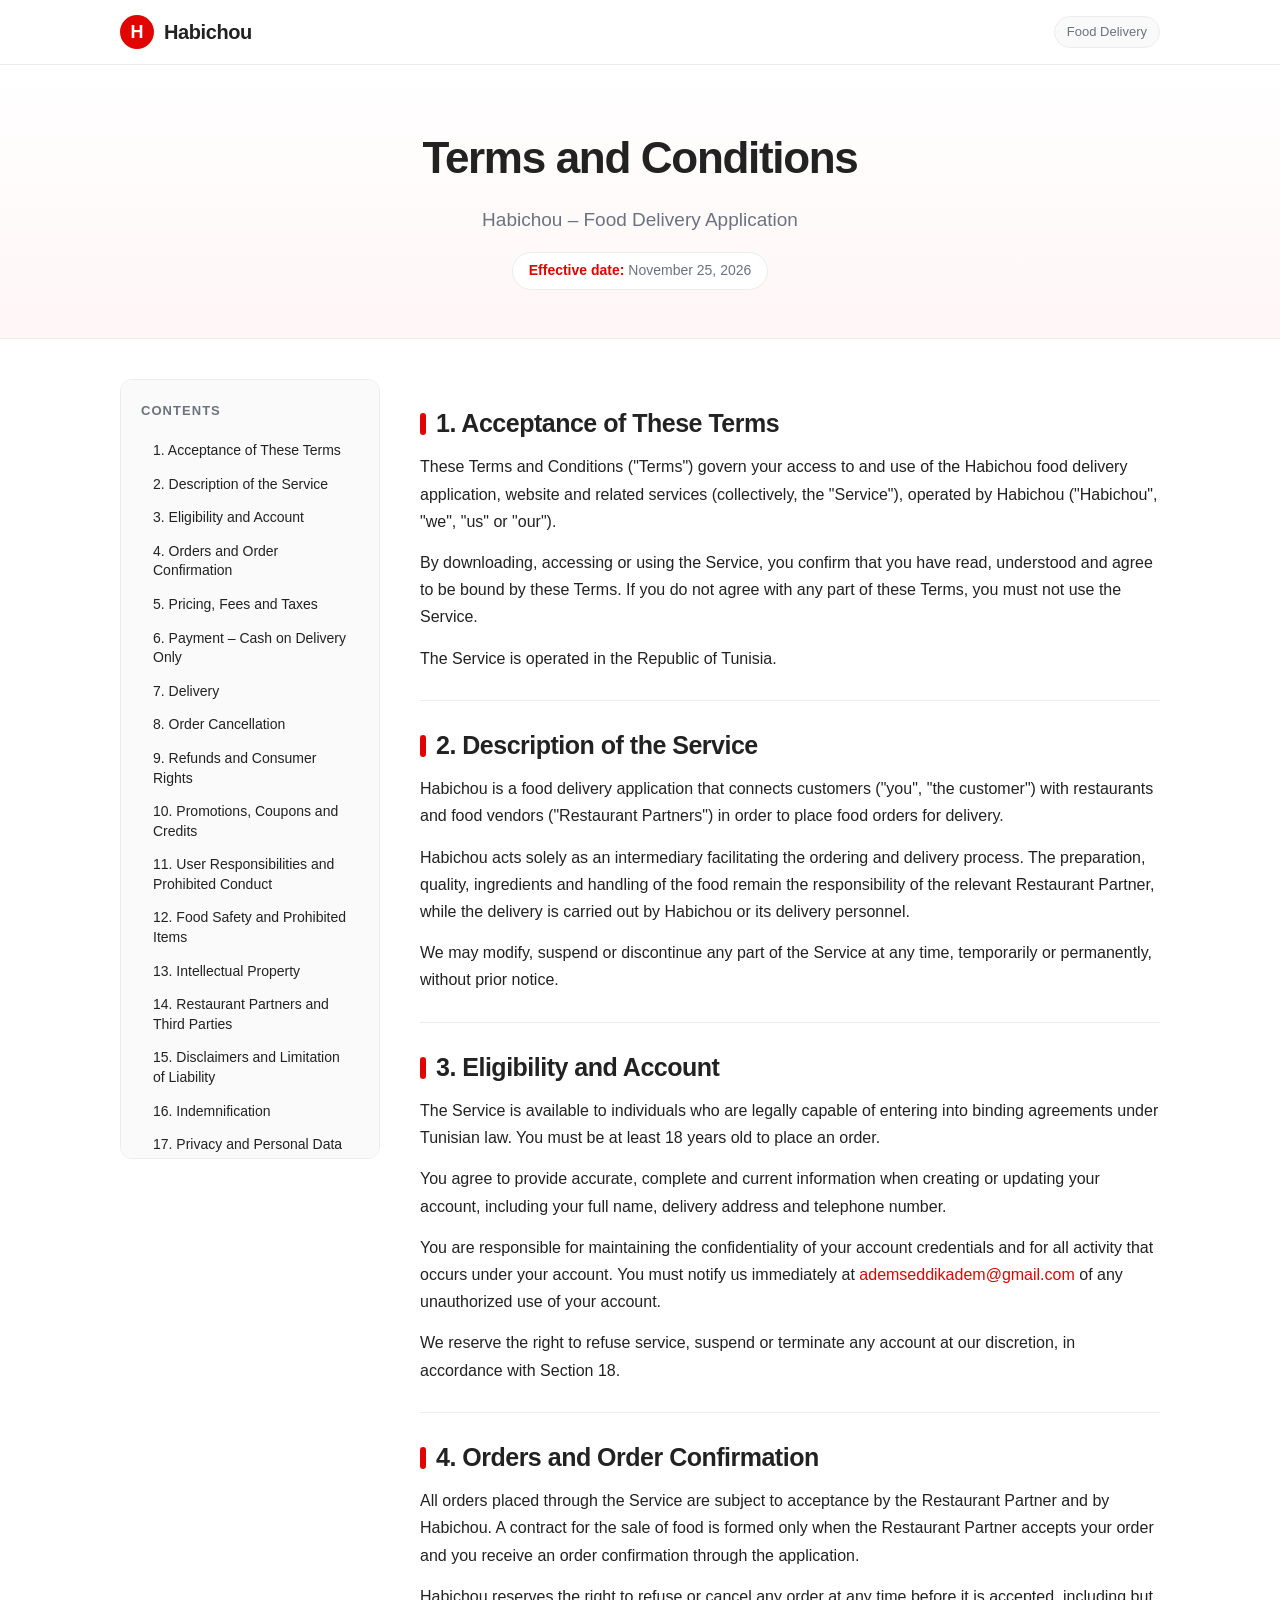
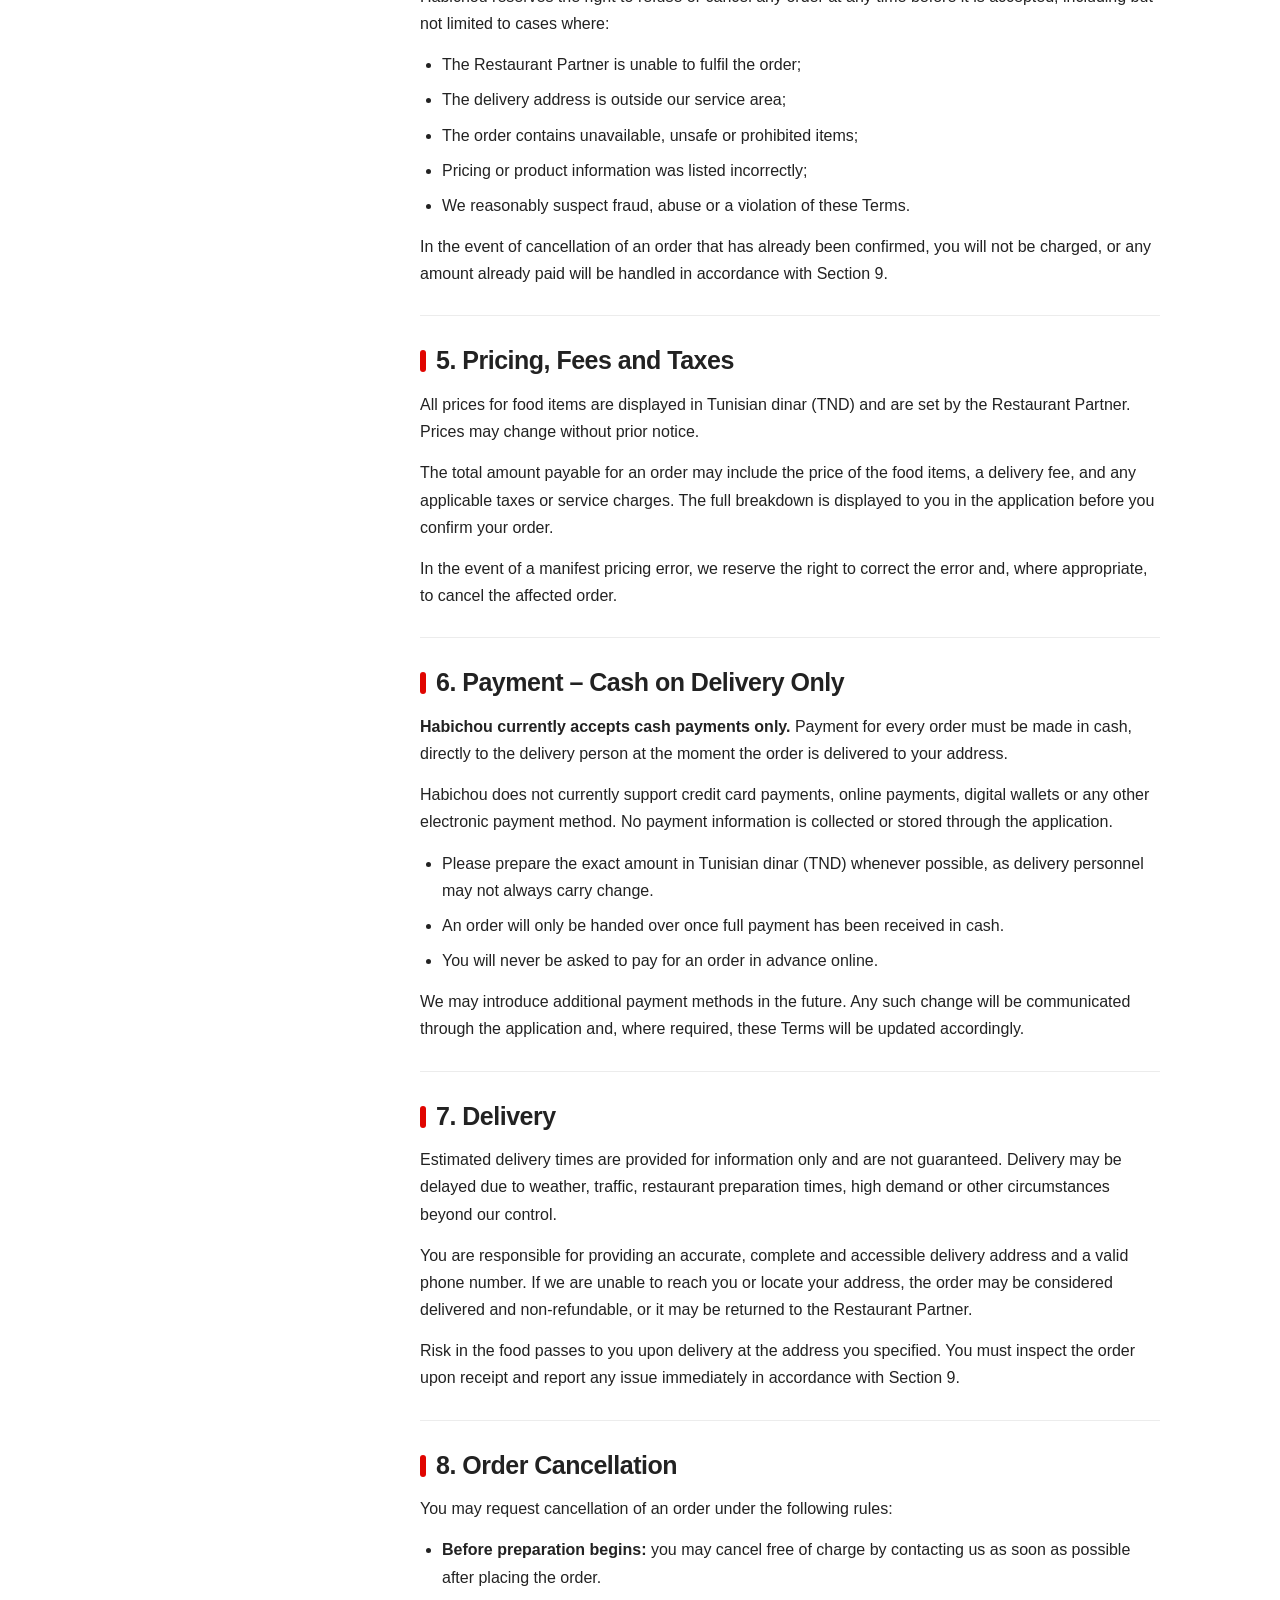
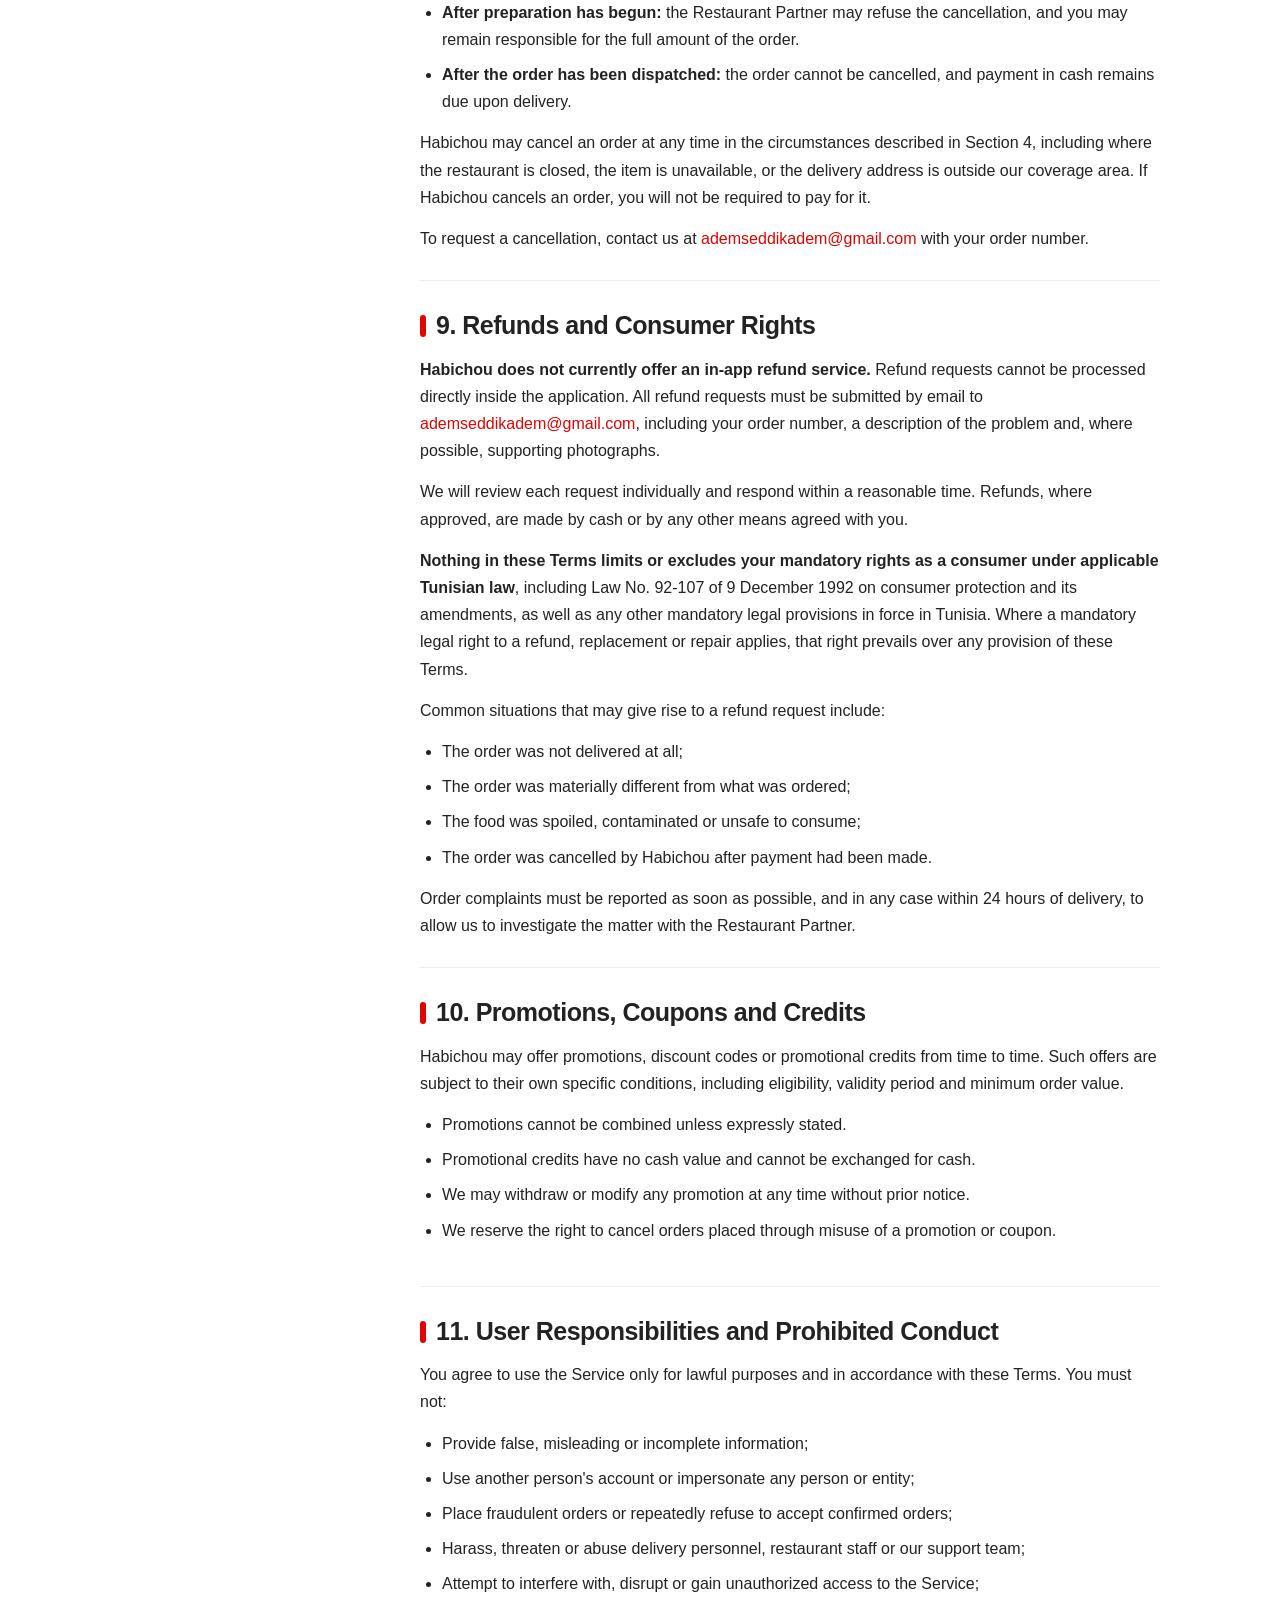
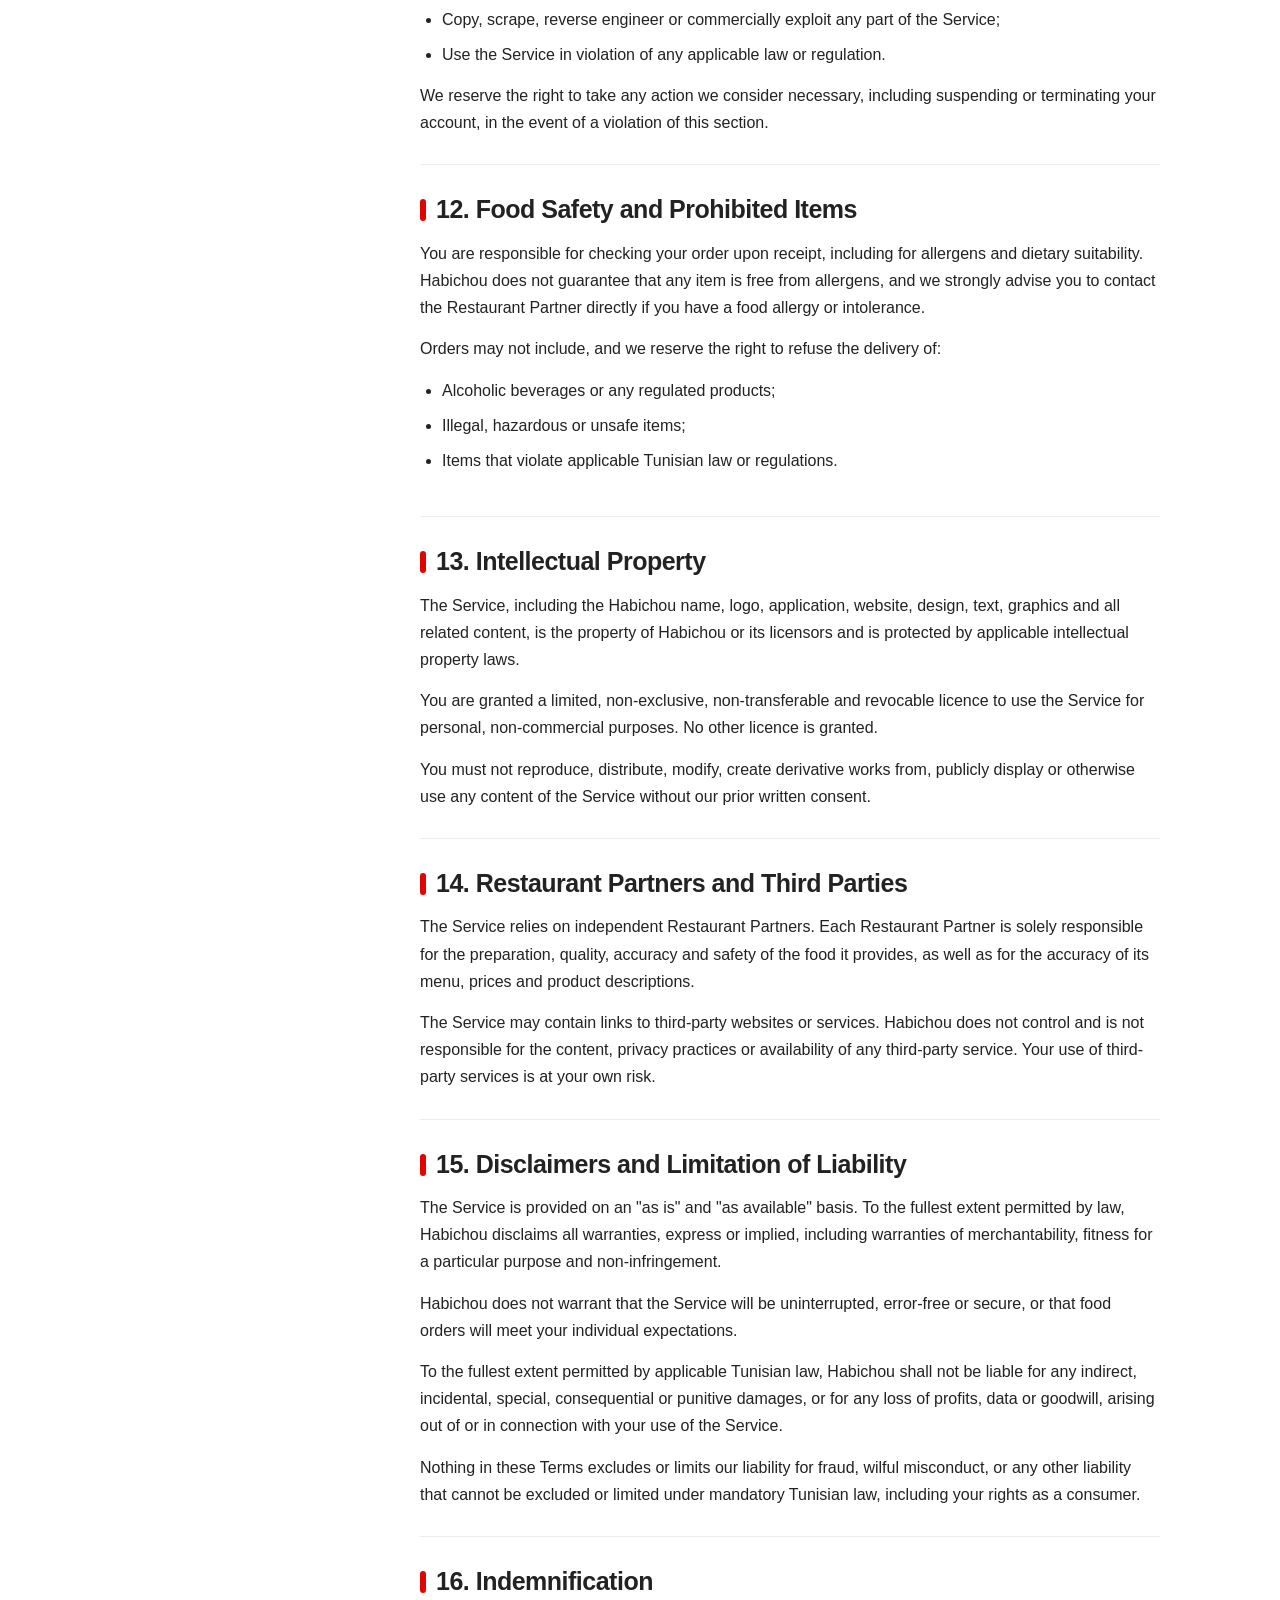
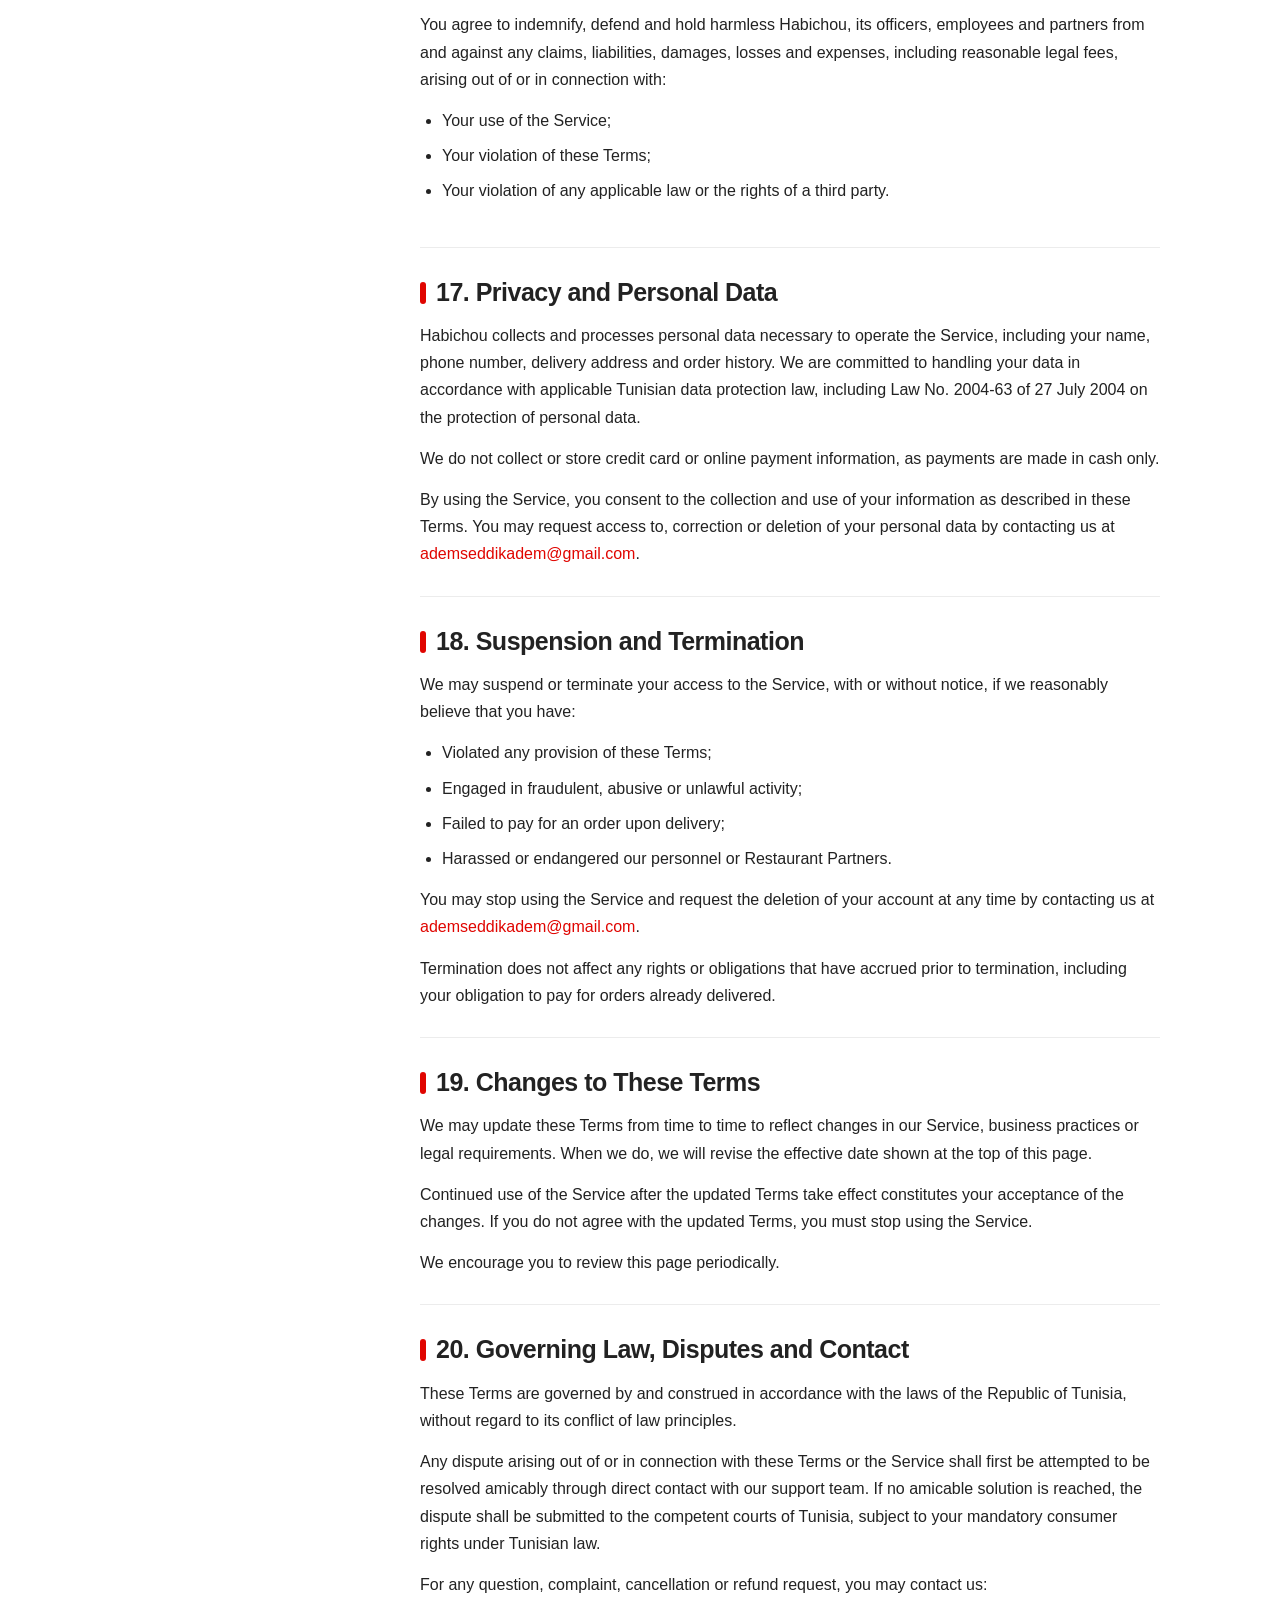
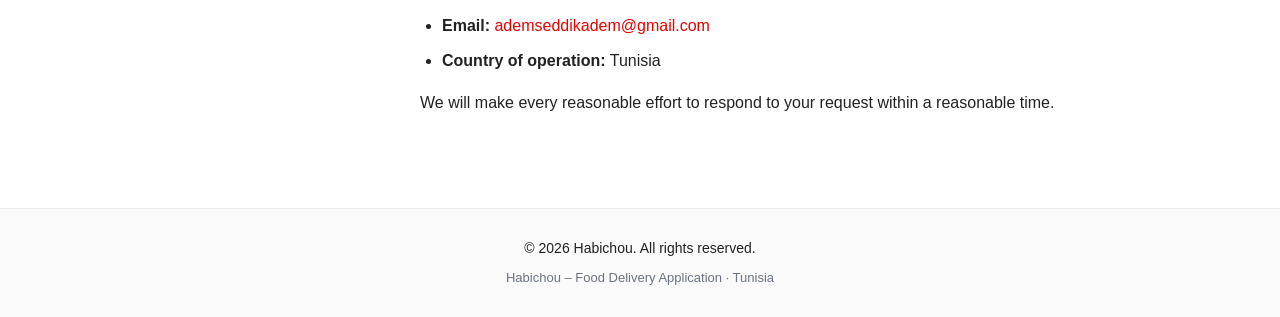
==== index.html @ 149de112 "first commit" ====
<!DOCTYPE html>
<html lang="en">
<head>
  <meta charset="UTF-8">
  <meta name="viewport" content="width=device-width, initial-scale=1.0">

  <!-- SEO -->
  <title>Habichou | Terms and Conditions</title>
  <meta name="description" content="Read the Terms and Conditions for the Habichou food delivery application, including orders, cash on delivery payment, delivery, cancellation, and refund policies.">
  <meta name="robots" content="index, follow">
  <meta property="og:title" content="Habichou | Terms and Conditions">
  <meta property="og:description" content="Terms and Conditions for the Habichou food delivery application.">
  <meta property="og:type" content="website">

  <link rel="stylesheet" href="styles.css">
</head>
<body>

  <!-- Header -->
  <header class="site-header">
    <div class="container header-inner">
      <a href="#top" class="brand" aria-label="Habichou home">
        <span class="brand-mark" aria-hidden="true">H</span>
        <span class="brand-name">Habichou</span>
      </a>
      <span class="header-tag">Food Delivery</span>
    </div>
  </header>

  <!-- Hero / page title -->
  <section class="hero" id="top">
    <div class="container">
      <h1 class="hero-title">Terms and Conditions</h1>
      <p class="hero-subtitle">Habichou – Food Delivery Application</p>
      <p class="hero-date"><span class="date-label">Effective date:</span> November 25, 2026</p>
    </div>
  </section>

  <!-- Main content -->
  <main class="container layout">

    <!-- Table of contents -->
    <nav class="toc" aria-label="Table of contents">
      <h2 class="toc-title">Contents</h2>
      <ol class="toc-list">
        <li><a href="#section-1">1. Acceptance of These Terms</a></li>
        <li><a href="#section-2">2. Description of the Service</a></li>
        <li><a href="#section-3">3. Eligibility and Account</a></li>
        <li><a href="#section-4">4. Orders and Order Confirmation</a></li>
        <li><a href="#section-5">5. Pricing, Fees and Taxes</a></li>
        <li><a href="#section-6">6. Payment – Cash on Delivery Only</a></li>
        <li><a href="#section-7">7. Delivery</a></li>
        <li><a href="#section-8">8. Order Cancellation</a></li>
        <li><a href="#section-9">9. Refunds and Consumer Rights</a></li>
        <li><a href="#section-10">10. Promotions, Coupons and Credits</a></li>
        <li><a href="#section-11">11. User Responsibilities and Prohibited Conduct</a></li>
        <li><a href="#section-12">12. Food Safety and Prohibited Items</a></li>
        <li><a href="#section-13">13. Intellectual Property</a></li>
        <li><a href="#section-14">14. Restaurant Partners and Third Parties</a></li>
        <li><a href="#section-15">15. Disclaimers and Limitation of Liability</a></li>
        <li><a href="#section-16">16. Indemnification</a></li>
        <li><a href="#section-17">17. Privacy and Personal Data</a></li>
        <li><a href="#section-18">18. Suspension and Termination</a></li>
        <li><a href="#section-19">19. Changes to These Terms</a></li>
        <li><a href="#section-20">20. Governing Law, Disputes and Contact</a></li>
      </ol>
    </nav>

    <!-- Legal sections -->
    <article class="content">

      <section id="section-1">
        <h2>1. Acceptance of These Terms</h2>
        <p>These Terms and Conditions ("Terms") govern your access to and use of the Habichou food delivery application, website and related services (collectively, the "Service"), operated by Habichou ("Habichou", "we", "us" or "our").</p>
        <p>By downloading, accessing or using the Service, you confirm that you have read, understood and agree to be bound by these Terms. If you do not agree with any part of these Terms, you must not use the Service.</p>
        <p>The Service is operated in the Republic of Tunisia.</p>
      </section>

      <section id="section-2">
        <h2>2. Description of the Service</h2>
        <p>Habichou is a food delivery application that connects customers ("you", "the customer") with restaurants and food vendors ("Restaurant Partners") in order to place food orders for delivery.</p>
        <p>Habichou acts solely as an intermediary facilitating the ordering and delivery process. The preparation, quality, ingredients and handling of the food remain the responsibility of the relevant Restaurant Partner, while the delivery is carried out by Habichou or its delivery personnel.</p>
        <p>We may modify, suspend or discontinue any part of the Service at any time, temporarily or permanently, without prior notice.</p>
      </section>

      <section id="section-3">
        <h2>3. Eligibility and Account</h2>
        <p>The Service is available to individuals who are legally capable of entering into binding agreements under Tunisian law. You must be at least 18 years old to place an order.</p>
        <p>You agree to provide accurate, complete and current information when creating or updating your account, including your full name, delivery address and telephone number.</p>
        <p>You are responsible for maintaining the confidentiality of your account credentials and for all activity that occurs under your account. You must notify us immediately at <a href="mailto:ademseddikadem@gmail.com">ademseddikadem@gmail.com</a> of any unauthorized use of your account.</p>
        <p>We reserve the right to refuse service, suspend or terminate any account at our discretion, in accordance with Section 18.</p>
      </section>

      <section id="section-4">
        <h2>4. Orders and Order Confirmation</h2>
        <p>All orders placed through the Service are subject to acceptance by the Restaurant Partner and by Habichou. A contract for the sale of food is formed only when the Restaurant Partner accepts your order and you receive an order confirmation through the application.</p>
        <p>Habichou reserves the right to refuse or cancel any order at any time before it is accepted, including but not limited to cases where:</p>
        <ul>
          <li>The Restaurant Partner is unable to fulfil the order;</li>
          <li>The delivery address is outside our service area;</li>
          <li>The order contains unavailable, unsafe or prohibited items;</li>
          <li>Pricing or product information was listed incorrectly;</li>
          <li>We reasonably suspect fraud, abuse or a violation of these Terms.</li>
        </ul>
        <p>In the event of cancellation of an order that has already been confirmed, you will not be charged, or any amount already paid will be handled in accordance with Section 9.</p>
      </section>

      <section id="section-5">
        <h2>5. Pricing, Fees and Taxes</h2>
        <p>All prices for food items are displayed in Tunisian dinar (TND) and are set by the Restaurant Partner. Prices may change without prior notice.</p>
        <p>The total amount payable for an order may include the price of the food items, a delivery fee, and any applicable taxes or service charges. The full breakdown is displayed to you in the application before you confirm your order.</p>
        <p>In the event of a manifest pricing error, we reserve the right to correct the error and, where appropriate, to cancel the affected order.</p>
      </section>

      <section id="section-6">
        <h2>6. Payment – Cash on Delivery Only</h2>
        <p><strong>Habichou currently accepts cash payments only.</strong> Payment for every order must be made in cash, directly to the delivery person at the moment the order is delivered to your address.</p>
        <p>Habichou does not currently support credit card payments, online payments, digital wallets or any other electronic payment method. No payment information is collected or stored through the application.</p>
        <ul>
          <li>Please prepare the exact amount in Tunisian dinar (TND) whenever possible, as delivery personnel may not always carry change.</li>
          <li>An order will only be handed over once full payment has been received in cash.</li>
          <li>You will never be asked to pay for an order in advance online.</li>
        </ul>
        <p>We may introduce additional payment methods in the future. Any such change will be communicated through the application and, where required, these Terms will be updated accordingly.</p>
      </section>

      <section id="section-7">
        <h2>7. Delivery</h2>
        <p>Estimated delivery times are provided for information only and are not guaranteed. Delivery may be delayed due to weather, traffic, restaurant preparation times, high demand or other circumstances beyond our control.</p>
        <p>You are responsible for providing an accurate, complete and accessible delivery address and a valid phone number. If we are unable to reach you or locate your address, the order may be considered delivered and non-refundable, or it may be returned to the Restaurant Partner.</p>
        <p>Risk in the food passes to you upon delivery at the address you specified. You must inspect the order upon receipt and report any issue immediately in accordance with Section 9.</p>
      </section>

      <section id="section-8">
        <h2>8. Order Cancellation</h2>
        <p>You may request cancellation of an order under the following rules:</p>
        <ul>
          <li><strong>Before preparation begins:</strong> you may cancel free of charge by contacting us as soon as possible after placing the order.</li>
          <li><strong>After preparation has begun:</strong> the Restaurant Partner may refuse the cancellation, and you may remain responsible for the full amount of the order.</li>
          <li><strong>After the order has been dispatched:</strong> the order cannot be cancelled, and payment in cash remains due upon delivery.</li>
        </ul>
        <p>Habichou may cancel an order at any time in the circumstances described in Section 4, including where the restaurant is closed, the item is unavailable, or the delivery address is outside our coverage area. If Habichou cancels an order, you will not be required to pay for it.</p>
        <p>To request a cancellation, contact us at <a href="mailto:ademseddikadem@gmail.com">ademseddikadem@gmail.com</a> with your order number.</p>
      </section>

      <section id="section-9">
        <h2>9. Refunds and Consumer Rights</h2>
        <p><strong>Habichou does not currently offer an in-app refund service.</strong> Refund requests cannot be processed directly inside the application. All refund requests must be submitted by email to <a href="mailto:ademseddikadem@gmail.com">ademseddikadem@gmail.com</a>, including your order number, a description of the problem and, where possible, supporting photographs.</p>
        <p>We will review each request individually and respond within a reasonable time. Refunds, where approved, are made by cash or by any other means agreed with you.</p>
        <p><strong>Nothing in these Terms limits or excludes your mandatory rights as a consumer under applicable Tunisian law</strong>, including Law No. 92-107 of 9 December 1992 on consumer protection and its amendments, as well as any other mandatory legal provisions in force in Tunisia. Where a mandatory legal right to a refund, replacement or repair applies, that right prevails over any provision of these Terms.</p>
        <p>Common situations that may give rise to a refund request include:</p>
        <ul>
          <li>The order was not delivered at all;</li>
          <li>The order was materially different from what was ordered;</li>
          <li>The food was spoiled, contaminated or unsafe to consume;</li>
          <li>The order was cancelled by Habichou after payment had been made.</li>
        </ul>
        <p>Order complaints must be reported as soon as possible, and in any case within 24 hours of delivery, to allow us to investigate the matter with the Restaurant Partner.</p>
      </section>

      <section id="section-10">
        <h2>10. Promotions, Coupons and Credits</h2>
        <p>Habichou may offer promotions, discount codes or promotional credits from time to time. Such offers are subject to their own specific conditions, including eligibility, validity period and minimum order value.</p>
        <ul>
          <li>Promotions cannot be combined unless expressly stated.</li>
          <li>Promotional credits have no cash value and cannot be exchanged for cash.</li>
          <li>We may withdraw or modify any promotion at any time without prior notice.</li>
          <li>We reserve the right to cancel orders placed through misuse of a promotion or coupon.</li>
        </ul>
      </section>

      <section id="section-11">
        <h2>11. User Responsibilities and Prohibited Conduct</h2>
        <p>You agree to use the Service only for lawful purposes and in accordance with these Terms. You must not:</p>
        <ul>
          <li>Provide false, misleading or incomplete information;</li>
          <li>Use another person's account or impersonate any person or entity;</li>
          <li>Place fraudulent orders or repeatedly refuse to accept confirmed orders;</li>
          <li>Harass, threaten or abuse delivery personnel, restaurant staff or our support team;</li>
          <li>Attempt to interfere with, disrupt or gain unauthorized access to the Service;</li>
          <li>Copy, scrape, reverse engineer or commercially exploit any part of the Service;</li>
          <li>Use the Service in violation of any applicable law or regulation.</li>
        </ul>
        <p>We reserve the right to take any action we consider necessary, including suspending or terminating your account, in the event of a violation of this section.</p>
      </section>

      <section id="section-12">
        <h2>12. Food Safety and Prohibited Items</h2>
        <p>You are responsible for checking your order upon receipt, including for allergens and dietary suitability. Habichou does not guarantee that any item is free from allergens, and we strongly advise you to contact the Restaurant Partner directly if you have a food allergy or intolerance.</p>
        <p>Orders may not include, and we reserve the right to refuse the delivery of:</p>
        <ul>
          <li>Alcoholic beverages or any regulated products;</li>
          <li>Illegal, hazardous or unsafe items;</li>
          <li>Items that violate applicable Tunisian law or regulations.</li>
        </ul>
      </section>

      <section id="section-13">
        <h2>13. Intellectual Property</h2>
        <p>The Service, including the Habichou name, logo, application, website, design, text, graphics and all related content, is the property of Habichou or its licensors and is protected by applicable intellectual property laws.</p>
        <p>You are granted a limited, non-exclusive, non-transferable and revocable licence to use the Service for personal, non-commercial purposes. No other licence is granted.</p>
        <p>You must not reproduce, distribute, modify, create derivative works from, publicly display or otherwise use any content of the Service without our prior written consent.</p>
      </section>

      <section id="section-14">
        <h2>14. Restaurant Partners and Third Parties</h2>
        <p>The Service relies on independent Restaurant Partners. Each Restaurant Partner is solely responsible for the preparation, quality, accuracy and safety of the food it provides, as well as for the accuracy of its menu, prices and product descriptions.</p>
        <p>The Service may contain links to third-party websites or services. Habichou does not control and is not responsible for the content, privacy practices or availability of any third-party service. Your use of third-party services is at your own risk.</p>
      </section>

      <section id="section-15">
        <h2>15. Disclaimers and Limitation of Liability</h2>
        <p>The Service is provided on an "as is" and "as available" basis. To the fullest extent permitted by law, Habichou disclaims all warranties, express or implied, including warranties of merchantability, fitness for a particular purpose and non-infringement.</p>
        <p>Habichou does not warrant that the Service will be uninterrupted, error-free or secure, or that food orders will meet your individual expectations.</p>
        <p>To the fullest extent permitted by applicable Tunisian law, Habichou shall not be liable for any indirect, incidental, special, consequential or punitive damages, or for any loss of profits, data or goodwill, arising out of or in connection with your use of the Service.</p>
        <p>Nothing in these Terms excludes or limits our liability for fraud, wilful misconduct, or any other liability that cannot be excluded or limited under mandatory Tunisian law, including your rights as a consumer.</p>
      </section>

      <section id="section-16">
        <h2>16. Indemnification</h2>
        <p>You agree to indemnify, defend and hold harmless Habichou, its officers, employees and partners from and against any claims, liabilities, damages, losses and expenses, including reasonable legal fees, arising out of or in connection with:</p>
        <ul>
          <li>Your use of the Service;</li>
          <li>Your violation of these Terms;</li>
          <li>Your violation of any applicable law or the rights of a third party.</li>
        </ul>
      </section>

      <section id="section-17">
        <h2>17. Privacy and Personal Data</h2>
        <p>Habichou collects and processes personal data necessary to operate the Service, including your name, phone number, delivery address and order history. We are committed to handling your data in accordance with applicable Tunisian data protection law, including Law No. 2004-63 of 27 July 2004 on the protection of personal data.</p>
        <p>We do not collect or store credit card or online payment information, as payments are made in cash only.</p>
        <p>By using the Service, you consent to the collection and use of your information as described in these Terms. You may request access to, correction or deletion of your personal data by contacting us at <a href="mailto:ademseddikadem@gmail.com">ademseddikadem@gmail.com</a>.</p>
      </section>

      <section id="section-18">
        <h2>18. Suspension and Termination</h2>
        <p>We may suspend or terminate your access to the Service, with or without notice, if we reasonably believe that you have:</p>
        <ul>
          <li>Violated any provision of these Terms;</li>
          <li>Engaged in fraudulent, abusive or unlawful activity;</li>
          <li>Failed to pay for an order upon delivery;</li>
          <li>Harassed or endangered our personnel or Restaurant Partners.</li>
        </ul>
        <p>You may stop using the Service and request the deletion of your account at any time by contacting us at <a href="mailto:ademseddikadem@gmail.com">ademseddikadem@gmail.com</a>.</p>
        <p>Termination does not affect any rights or obligations that have accrued prior to termination, including your obligation to pay for orders already delivered.</p>
      </section>

      <section id="section-19">
        <h2>19. Changes to These Terms</h2>
        <p>We may update these Terms from time to time to reflect changes in our Service, business practices or legal requirements. When we do, we will revise the effective date shown at the top of this page.</p>
        <p>Continued use of the Service after the updated Terms take effect constitutes your acceptance of the changes. If you do not agree with the updated Terms, you must stop using the Service.</p>
        <p>We encourage you to review this page periodically.</p>
      </section>

      <section id="section-20">
        <h2>20. Governing Law, Disputes and Contact</h2>
        <p>These Terms are governed by and construed in accordance with the laws of the Republic of Tunisia, without regard to its conflict of law principles.</p>
        <p>Any dispute arising out of or in connection with these Terms or the Service shall first be attempted to be resolved amicably through direct contact with our support team. If no amicable solution is reached, the dispute shall be submitted to the competent courts of Tunisia, subject to your mandatory consumer rights under Tunisian law.</p>
        <p>For any question, complaint, cancellation or refund request, you may contact us:</p>
        <ul>
          <li><strong>Email:</strong> <a href="mailto:ademseddikadem@gmail.com">ademseddikadem@gmail.com</a></li>
          <li><strong>Country of operation:</strong> Tunisia</li>
        </ul>
        <p>We will make every reasonable effort to respond to your request within a reasonable time.</p>
      </section>

    </article>
  </main>

  <!-- Footer -->
  <footer class="site-footer">
    <div class="container footer-inner">
      <p>&copy; 2026 Habichou. All rights reserved.</p>
      <p class="footer-note">Habichou – Food Delivery Application · Tunisia</p>
    </div>
  </footer>

  <script src="script.js"></script>
</body>
</html>
---- styles.css ----
/* ==========================================================================
   Habichou – Terms and Conditions
   Brand: #E00500 (primary) · #FFFFFF (background) · #222222 (text)
   ========================================================================== */

:root {
  --brand: #E00500;
  --brand-dark: #B50400;
  --bg: #FFFFFF;
  --text: #222222;
  --muted: #6B7280;
  --border: #ECECEC;
  --surface: #FAFAFA;
  --radius: 12px;
  --max-width: 1080px;
  --font: -apple-system, BlinkMacSystemFont, "Segoe UI", Roboto, "Helvetica Neue",
          Arial, "Noto Sans", sans-serif;
}

* {
  box-sizing: border-box;
}

html {
  scroll-behavior: smooth;
  scroll-padding-top: 88px; /* keep headings visible under sticky header */
}

body {
  margin: 0;
  font-family: var(--font);
  font-size: 16px;
  line-height: 1.7;
  color: var(--text);
  background: var(--bg);
  -webkit-font-smoothing: antialiased;
}

.container {
  width: 100%;
  max-width: var(--max-width);
  margin: 0 auto;
  padding: 0 20px;
}

a {
  color: var(--brand);
  text-decoration: none;
  transition: color 0.15s ease, background-color 0.15s ease, border-color 0.15s ease;
}

a:hover {
  color: var(--brand-dark);
}

/* --------------------------------------------------------------------------
   Header
   -------------------------------------------------------------------------- */

.site-header {
  position: sticky;
  top: 0;
  z-index: 100;
  background: rgba(255, 255, 255, 0.96);
  backdrop-filter: saturate(180%) blur(8px);
  border-bottom: 1px solid var(--border);
}

.header-inner {
  display: flex;
  align-items: center;
  justify-content: space-between;
  height: 64px;
}

.brand {
  display: inline-flex;
  align-items: center;
  gap: 10px;
  color: var(--text);
}

.brand:hover {
  color: var(--text);
}

.brand-mark {
  display: inline-flex;
  align-items: center;
  justify-content: center;
  width: 34px;
  height: 34px;
  border-radius: 50%;
  background: var(--brand);
  color: #fff;
  font-weight: 700;
  font-size: 18px;
}

.brand-name {
  font-size: 20px;
  font-weight: 700;
  letter-spacing: -0.02em;
}

.header-tag {
  font-size: 13px;
  color: var(--muted);
  border: 1px solid var(--border);
  border-radius: 999px;
  padding: 4px 12px;
  background: var(--surface);
}

/* --------------------------------------------------------------------------
   Hero / page title
   -------------------------------------------------------------------------- */

.hero {
  background: linear-gradient(180deg, #fff 0%, #FFF6F6 100%);
  border-bottom: 1px solid var(--border);
  padding: 56px 0 48px;
  text-align: center;
}

.hero-title {
  margin: 0 0 8px;
  font-size: clamp(28px, 5vw, 44px);
  font-weight: 800;
  letter-spacing: -0.03em;
  color: var(--text);
}

.hero-subtitle {
  margin: 0 0 16px;
  font-size: clamp(16px, 2.5vw, 19px);
  color: var(--muted);
}

.hero-date {
  display: inline-block;
  margin: 0;
  font-size: 14px;
  color: var(--muted);
  background: #fff;
  border: 1px solid var(--border);
  border-radius: 999px;
  padding: 6px 16px;
}

.date-label {
  color: var(--brand);
  font-weight: 600;
}

/* --------------------------------------------------------------------------
   Layout: TOC + content
   -------------------------------------------------------------------------- */

.layout {
  display: grid;
  grid-template-columns: 260px minmax(0, 1fr);
  gap: 40px;
  padding-top: 40px;
  padding-bottom: 64px;
  align-items: start;
}

/* Table of contents */

.toc {
  position: sticky;
  top: 88px;
  background: var(--surface);
  border: 1px solid var(--border);
  border-radius: var(--radius);
  padding: 20px;
  max-height: calc(100vh - 120px);
  overflow-y: auto;
}

.toc-title {
  margin: 0 0 12px;
  font-size: 13px;
  text-transform: uppercase;
  letter-spacing: 0.08em;
  color: var(--muted);
  font-weight: 700;
}

.toc-list {
  margin: 0;
  padding: 0;
  list-style: none;
  counter-reset: none;
}

.toc-list li {
  margin: 0;
}

.toc-list a {
  display: block;
  padding: 7px 10px;
  border-radius: 8px;
  font-size: 14px;
  line-height: 1.4;
  color: var(--text);
  border-left: 2px solid transparent;
}

.toc-list a:hover {
  background: #fff;
  color: var(--brand);
}

.toc-list a.active {
  color: var(--brand);
  background: #fff;
  border-left-color: var(--brand);
  font-weight: 600;
}

/* Content sections */

.content {
  min-width: 0;
}

.content section {
  padding: 28px 0;
  border-bottom: 1px solid var(--border);
}

.content section:last-child {
  border-bottom: none;
}

.content h2 {
  margin: 0 0 14px;
  font-size: clamp(20px, 3vw, 25px);
  font-weight: 700;
  letter-spacing: -0.02em;
  line-height: 1.3;
}

.content h2::before {
  content: "";
  display: inline-block;
  width: 6px;
  height: 22px;
  background: var(--brand);
  border-radius: 3px;
  margin-right: 10px;
  vertical-align: -3px;
}

.content p {
  margin: 0 0 14px;
}

.content p:last-child {
  margin-bottom: 0;
}

.content ul {
  margin: 0 0 14px;
  padding-left: 22px;
}

.content li {
  margin-bottom: 8px;
}

.content li:last-child {
  margin-bottom: 0;
}

.content strong {
  color: var(--text);
}

/* --------------------------------------------------------------------------
   Footer
   -------------------------------------------------------------------------- */

.site-footer {
  background: var(--surface);
  border-top: 1px solid var(--border);
  padding: 28px 0;
}

.footer-inner {
  text-align: center;
}

.footer-inner p {
  margin: 0;
  font-size: 14px;
  color: var(--text);
}

.footer-note {
  margin-top: 6px !important;
  color: var(--muted) !important;
  font-size: 13px !important;
}

/* --------------------------------------------------------------------------
   Responsive
   -------------------------------------------------------------------------- */

@media (max-width: 900px) {
  .layout {
    grid-template-columns: 1fr;
    gap: 24px;
    padding-top: 28px;
  }

  .toc {
    position: static;
    max-height: none;
  }

  .toc-list {
    columns: 2;
    column-gap: 16px;
  }

  .toc-list a {
    break-inside: avoid;
  }
}

@media (max-width: 600px) {
  html {
    scroll-padding-top: 76px;
  }

  .header-inner {
    height: 56px;
  }

  .header-tag {
    display: none;
  }

  .hero {
    padding: 36px 0 32px;
  }

  .toc-list {
    columns: 1;
  }

  .content section {
    padding: 22px 0;
  }

  .content h2::before {
    height: 18px;
    width: 5px;
    margin-right: 8px;
  }

  body {
    font-size: 15.5px;
  }
}

/* Accessibility: respect reduced-motion preferences */
@media (prefers-reduced-motion: reduce) {
  html {
    scroll-behavior: auto;
  }

  a {
    transition: none;
  }
}
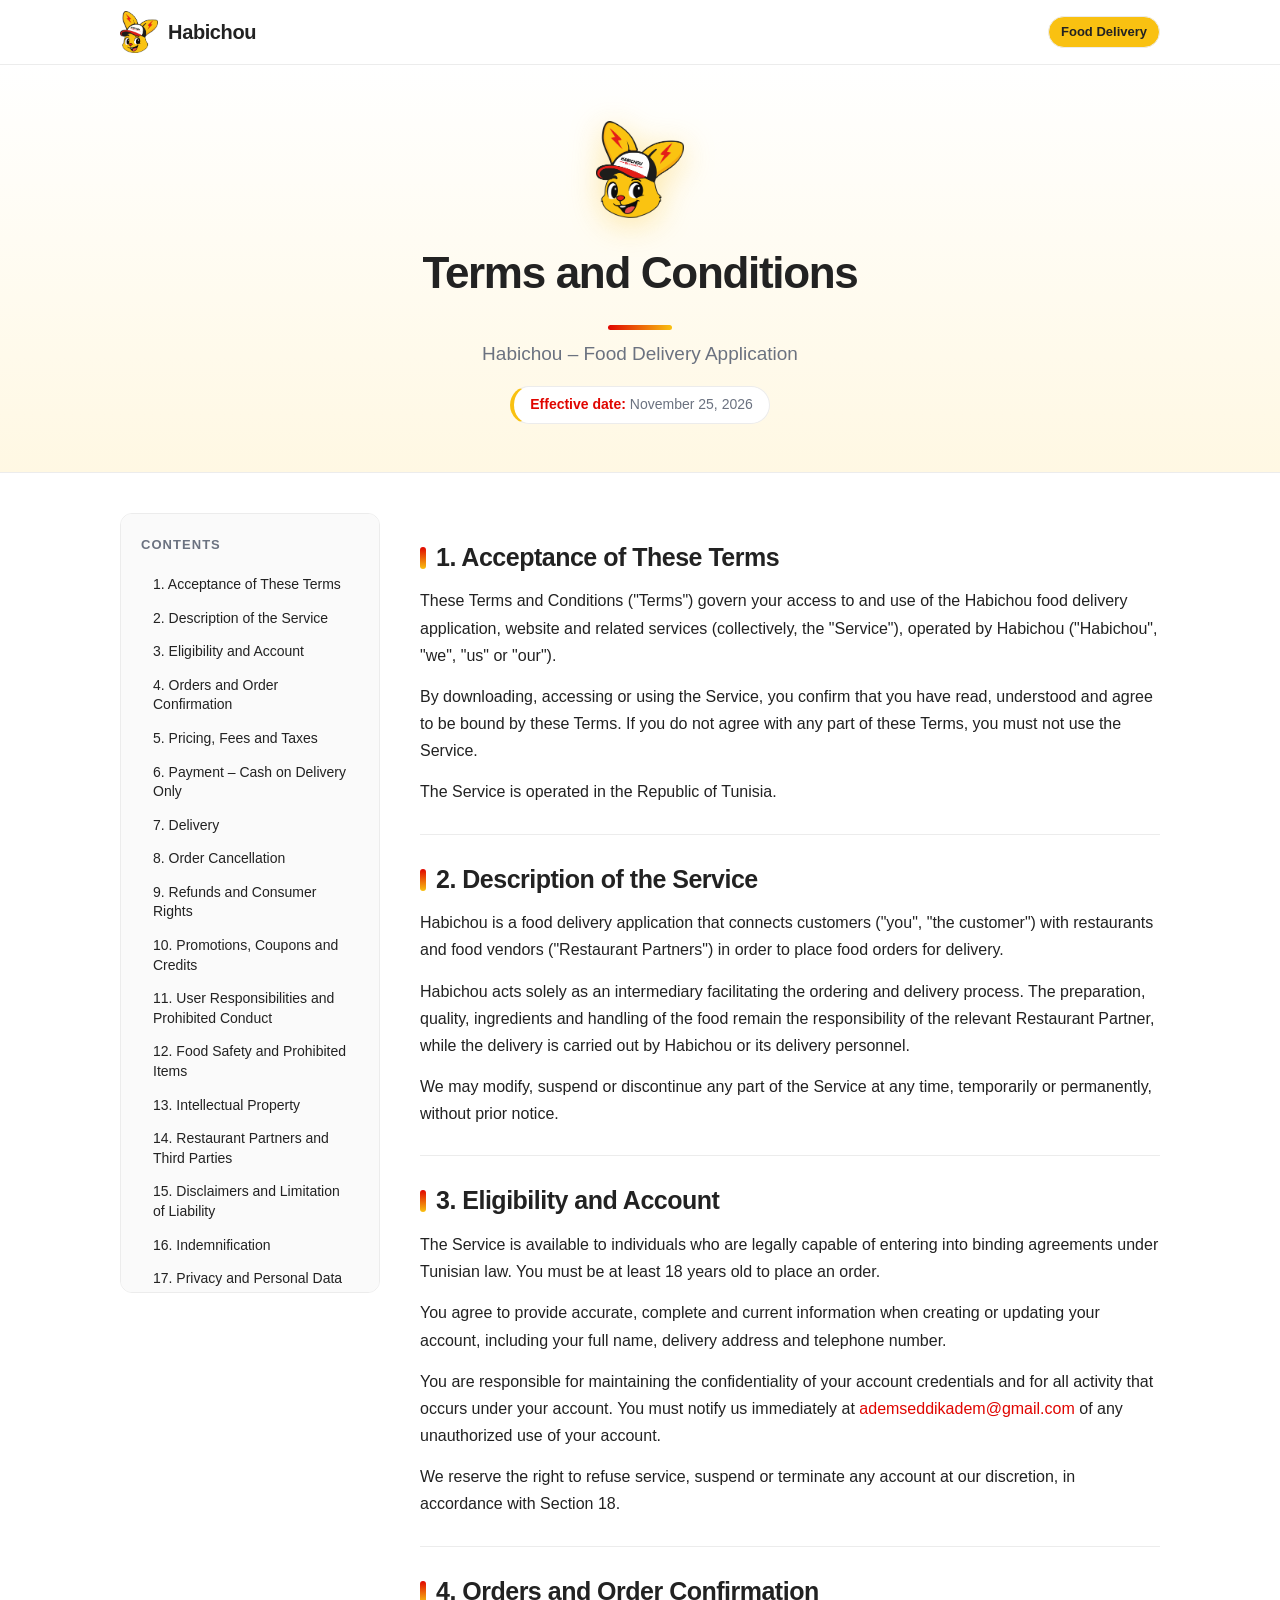
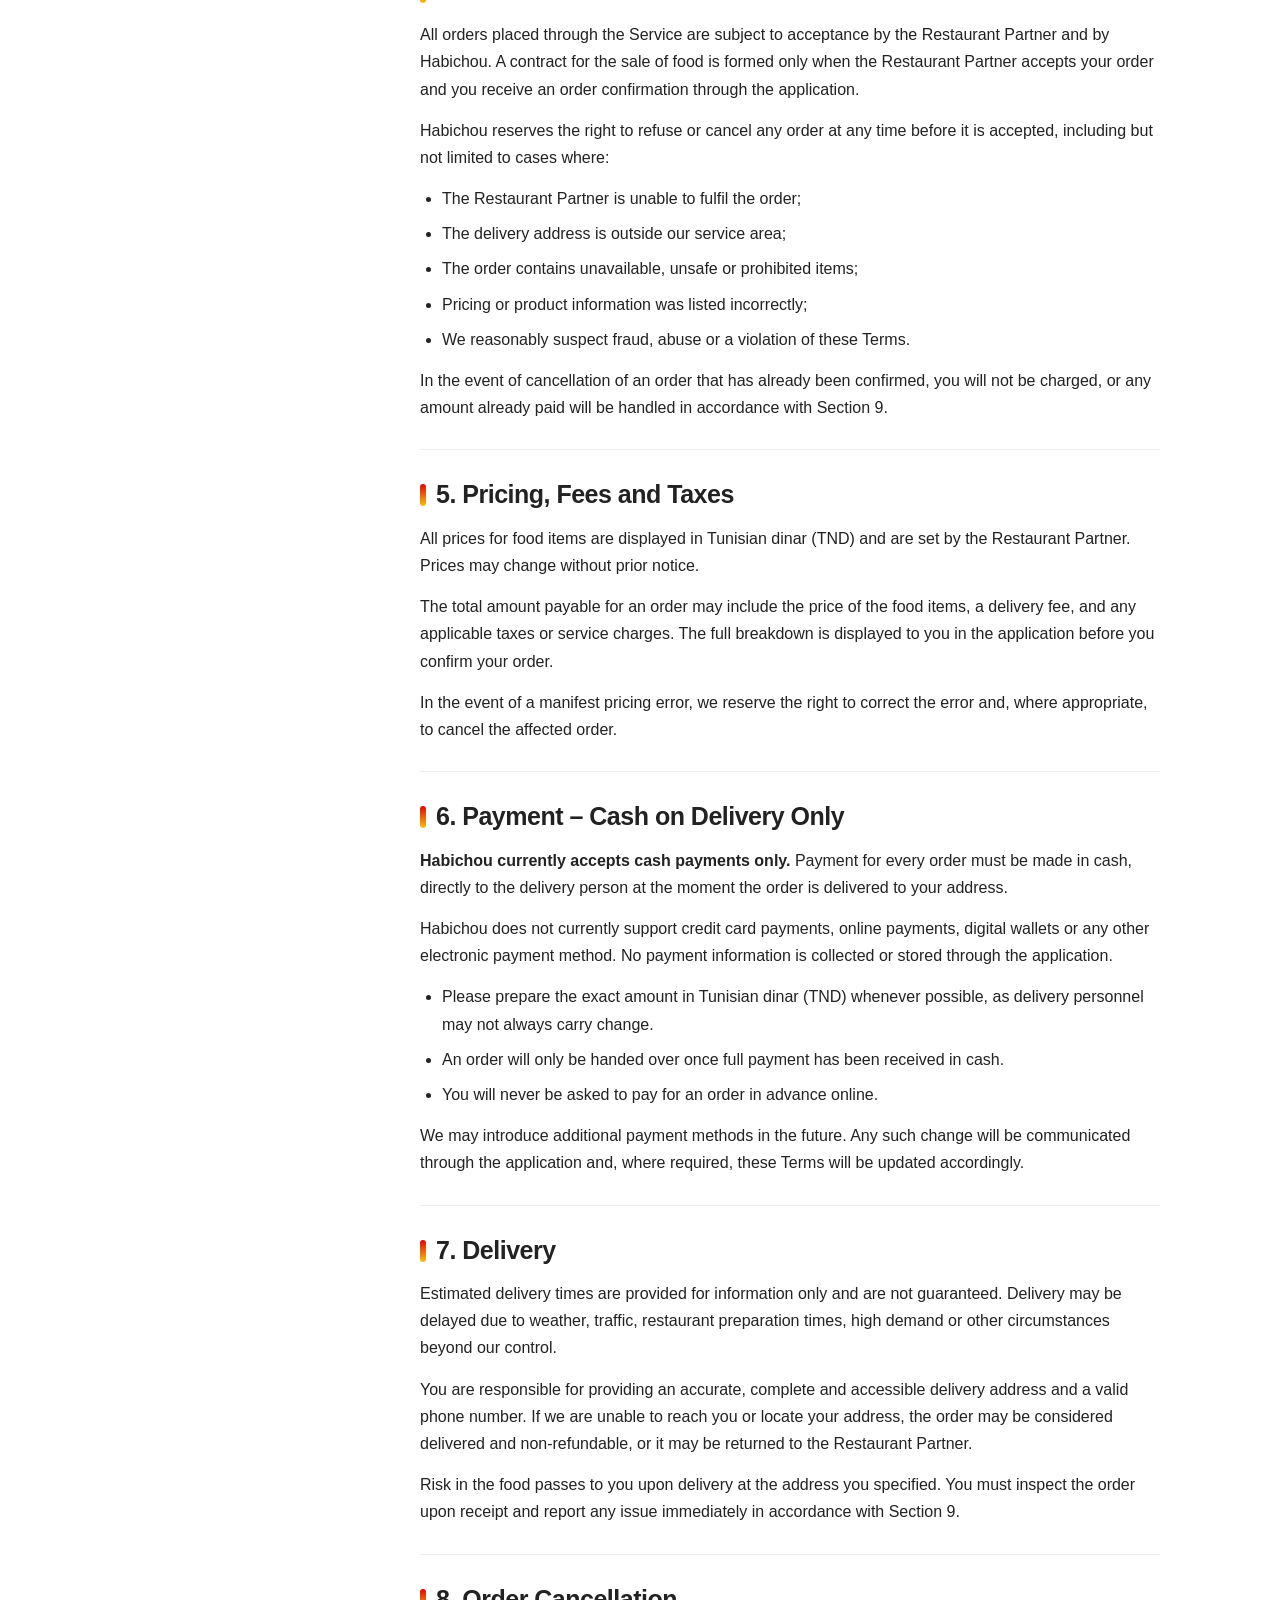
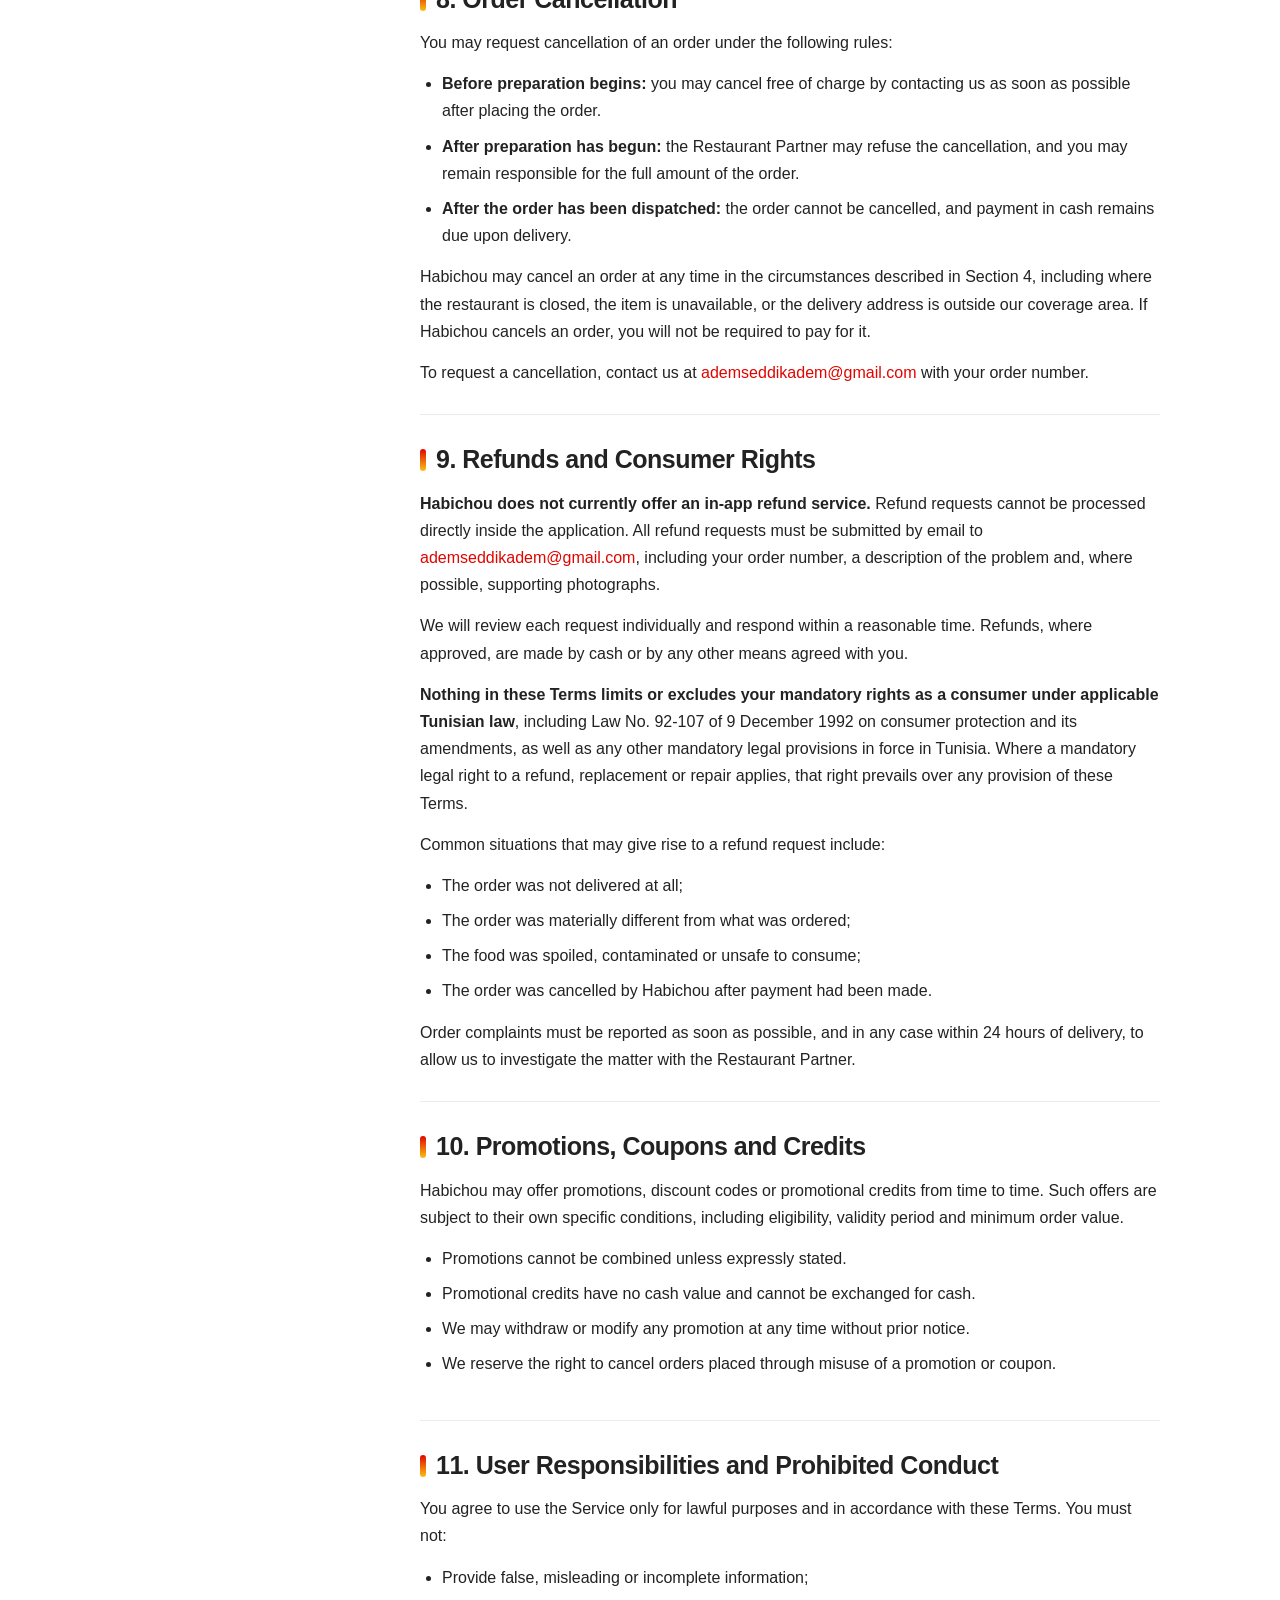
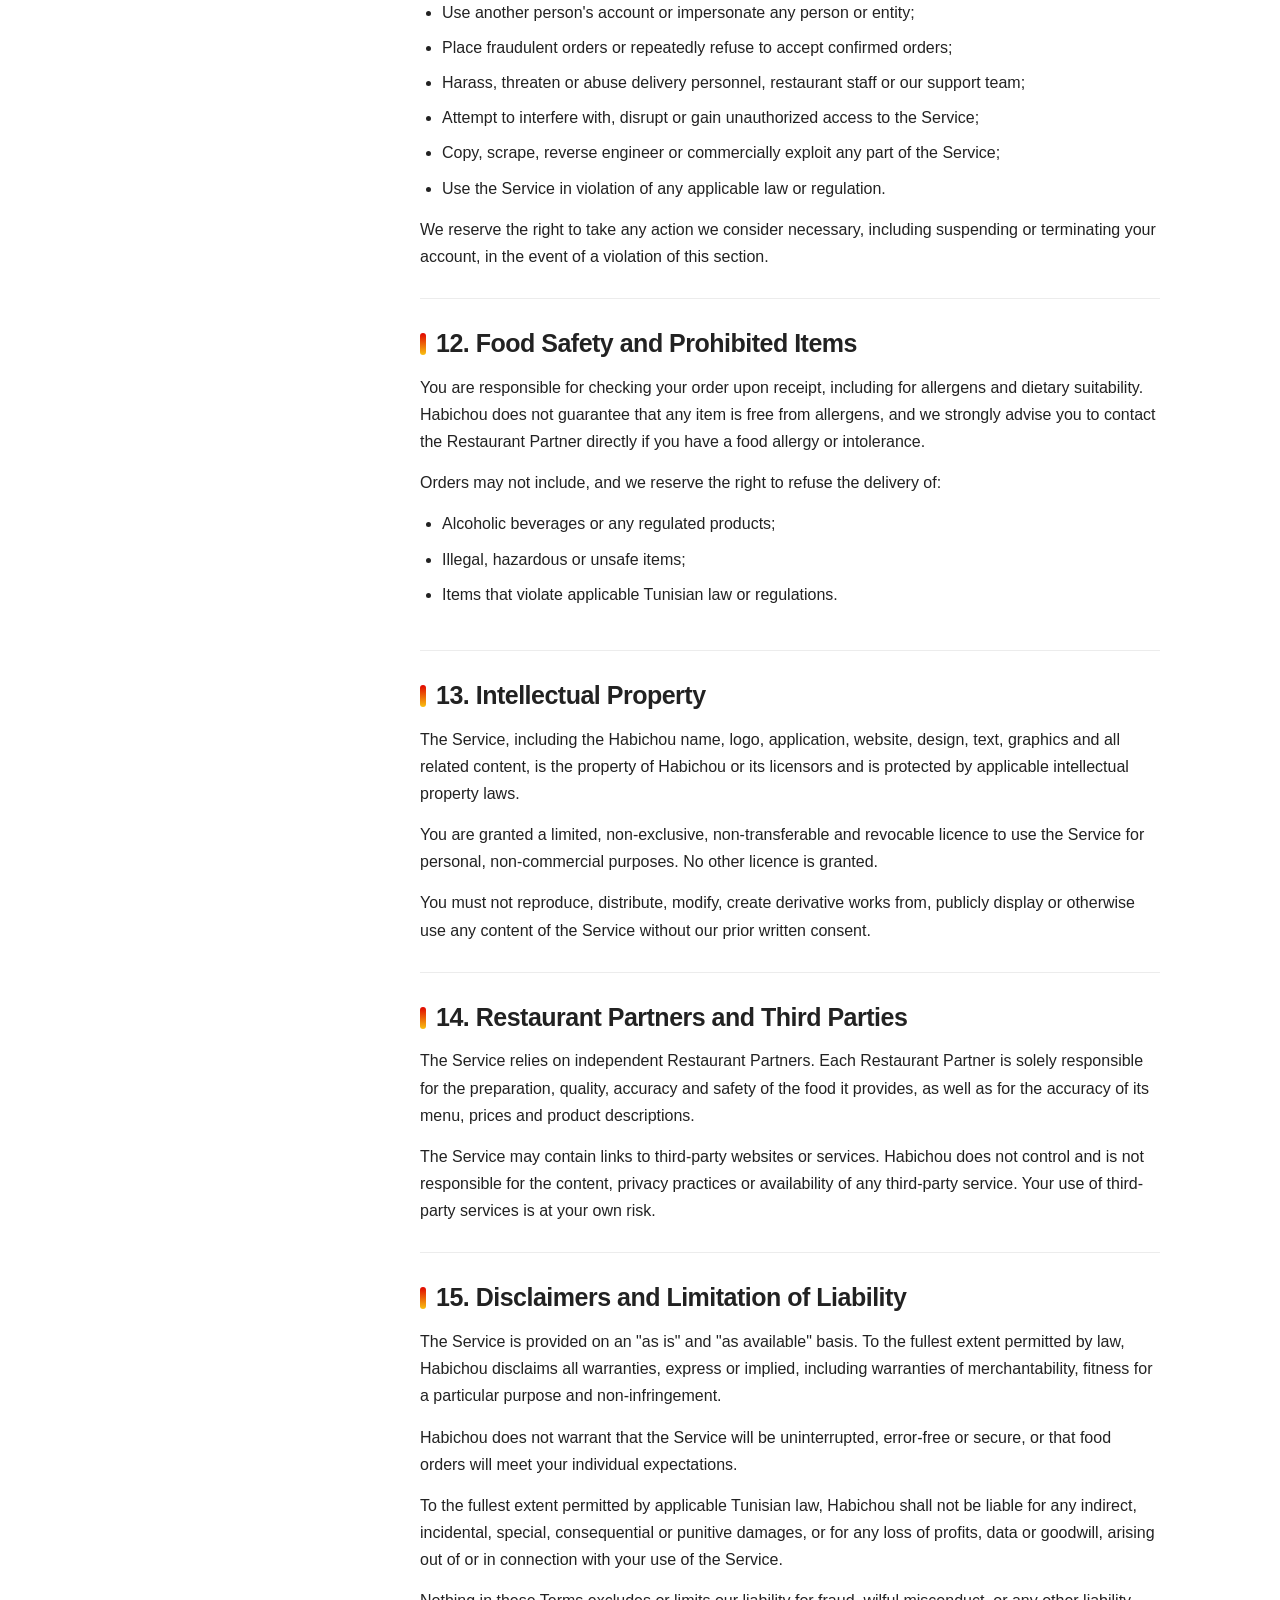
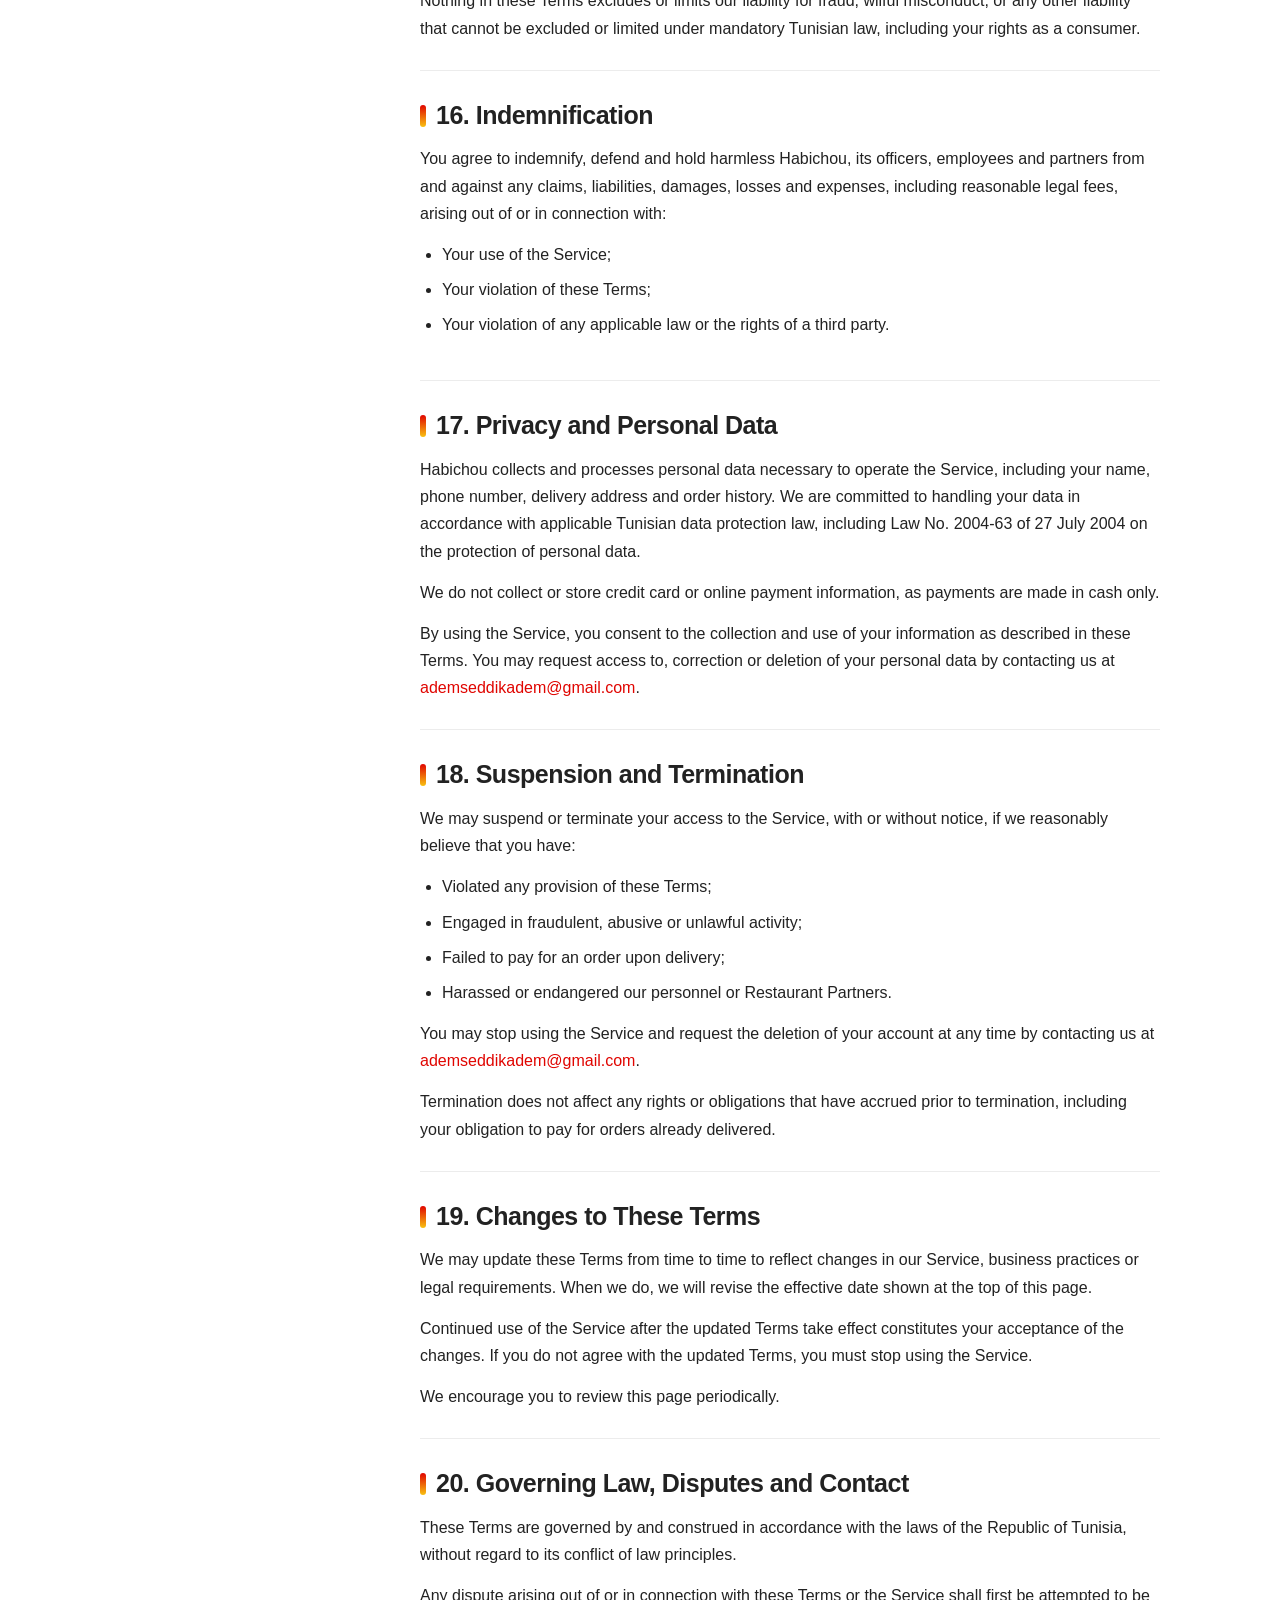
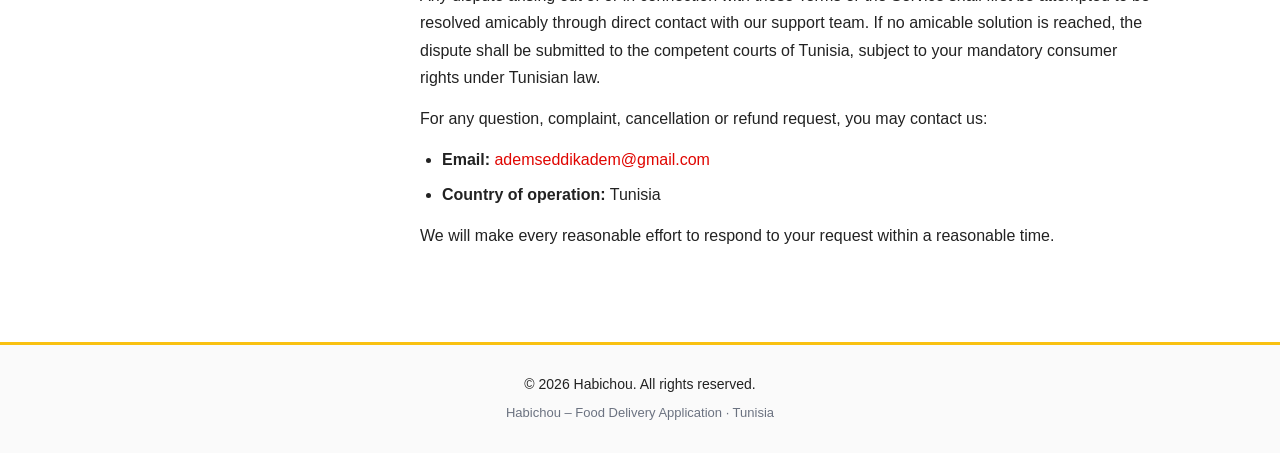
==== commit e38cf09d: "theme and logo" ====
--- a/index.html
+++ b/index.html
@@ -12,6 +12,7 @@
   <meta property="og:description" content="Terms and Conditions for the Habichou food delivery application.">
   <meta property="og:type" content="website">
 
+  <link rel="icon" type="image/png" href="logo.png">
   <link rel="stylesheet" href="styles.css">
 </head>
 <body>
@@ -20,7 +21,7 @@
   <header class="site-header">
     <div class="container header-inner">
       <a href="#top" class="brand" aria-label="Habichou home">
-        <span class="brand-mark" aria-hidden="true">H</span>
+        <img src="logo.png" alt="Habichou logo" class="brand-logo" width="40" height="44">
         <span class="brand-name">Habichou</span>
       </a>
       <span class="header-tag">Food Delivery</span>
@@ -30,6 +31,7 @@
   <!-- Hero / page title -->
   <section class="hero" id="top">
     <div class="container">
+      <img src="logo.png" alt="Habichou logo" class="hero-logo">
       <h1 class="hero-title">Terms and Conditions</h1>
       <p class="hero-subtitle">Habichou – Food Delivery Application</p>
       <p class="hero-date"><span class="date-label">Effective date:</span> November 25, 2026</p>
--- a/styles.css
+++ b/styles.css
@@ -6,6 +6,7 @@
 :root {
   --brand: #E00500;
   --brand-dark: #B50400;
+  --brand-yellow: #F9C111;
   --bg: #FFFFFF;
   --text: #222222;
   --muted: #6B7280;
@@ -84,17 +85,10 @@
   color: var(--text);
 }
 
-.brand-mark {
-  display: inline-flex;
-  align-items: center;
-  justify-content: center;
-  width: 34px;
-  height: 34px;
-  border-radius: 50%;
-  background: var(--brand);
-  color: #fff;
-  font-weight: 700;
-  font-size: 18px;
+.brand-logo {
+  height: 42px;
+  width: auto;
+  display: block;
 }
 
 .brand-name {
@@ -109,7 +103,9 @@
   border: 1px solid var(--border);
   border-radius: 999px;
   padding: 4px 12px;
-  background: var(--surface);
+  background: var(--brand-yellow);
+  color: var(--text);
+  font-weight: 600;
 }
 
 /* --------------------------------------------------------------------------
@@ -117,10 +113,18 @@
    -------------------------------------------------------------------------- */
 
 .hero {
-  background: linear-gradient(180deg, #fff 0%, #FFF6F6 100%);
+  background: linear-gradient(180deg, #FFFFFF 0%, #FFF8E3 100%);
   border-bottom: 1px solid var(--border);
   padding: 56px 0 48px;
   text-align: center;
+}
+
+.hero-logo {
+  width: 88px;
+  height: auto;
+  margin: 0 auto 18px;
+  display: block;
+  filter: drop-shadow(0 6px 16px rgba(249, 193, 17, 0.35));
 }
 
 .hero-title {
@@ -131,6 +135,16 @@
   color: var(--text);
 }
 
+.hero-title::after {
+  content: "";
+  display: block;
+  width: 64px;
+  height: 5px;
+  margin: 14px auto 0;
+  border-radius: 3px;
+  background: linear-gradient(90deg, var(--brand) 0%, var(--brand-yellow) 100%);
+}
+
 .hero-subtitle {
   margin: 0 0 16px;
   font-size: clamp(16px, 2.5vw, 19px);
@@ -144,6 +158,7 @@
   color: var(--muted);
   background: #fff;
   border: 1px solid var(--border);
+  border-left: 4px solid var(--brand-yellow);
   border-radius: 999px;
   padding: 6px 16px;
 }
@@ -217,8 +232,9 @@
 .toc-list a.active {
   color: var(--brand);
   background: #fff;
-  border-left-color: var(--brand);
+  border-left-color: var(--brand-yellow);
   font-weight: 600;
+  box-shadow: inset 2px 0 0 var(--brand-yellow);
 }
 
 /* Content sections */
@@ -249,7 +265,7 @@
   display: inline-block;
   width: 6px;
   height: 22px;
-  background: var(--brand);
+  background: linear-gradient(180deg, var(--brand) 0%, var(--brand-yellow) 100%);
   border-radius: 3px;
   margin-right: 10px;
   vertical-align: -3px;
@@ -286,7 +302,7 @@
 
 .site-footer {
   background: var(--surface);
-  border-top: 1px solid var(--border);
+  border-top: 3px solid var(--brand-yellow);
   padding: 28px 0;
 }
 
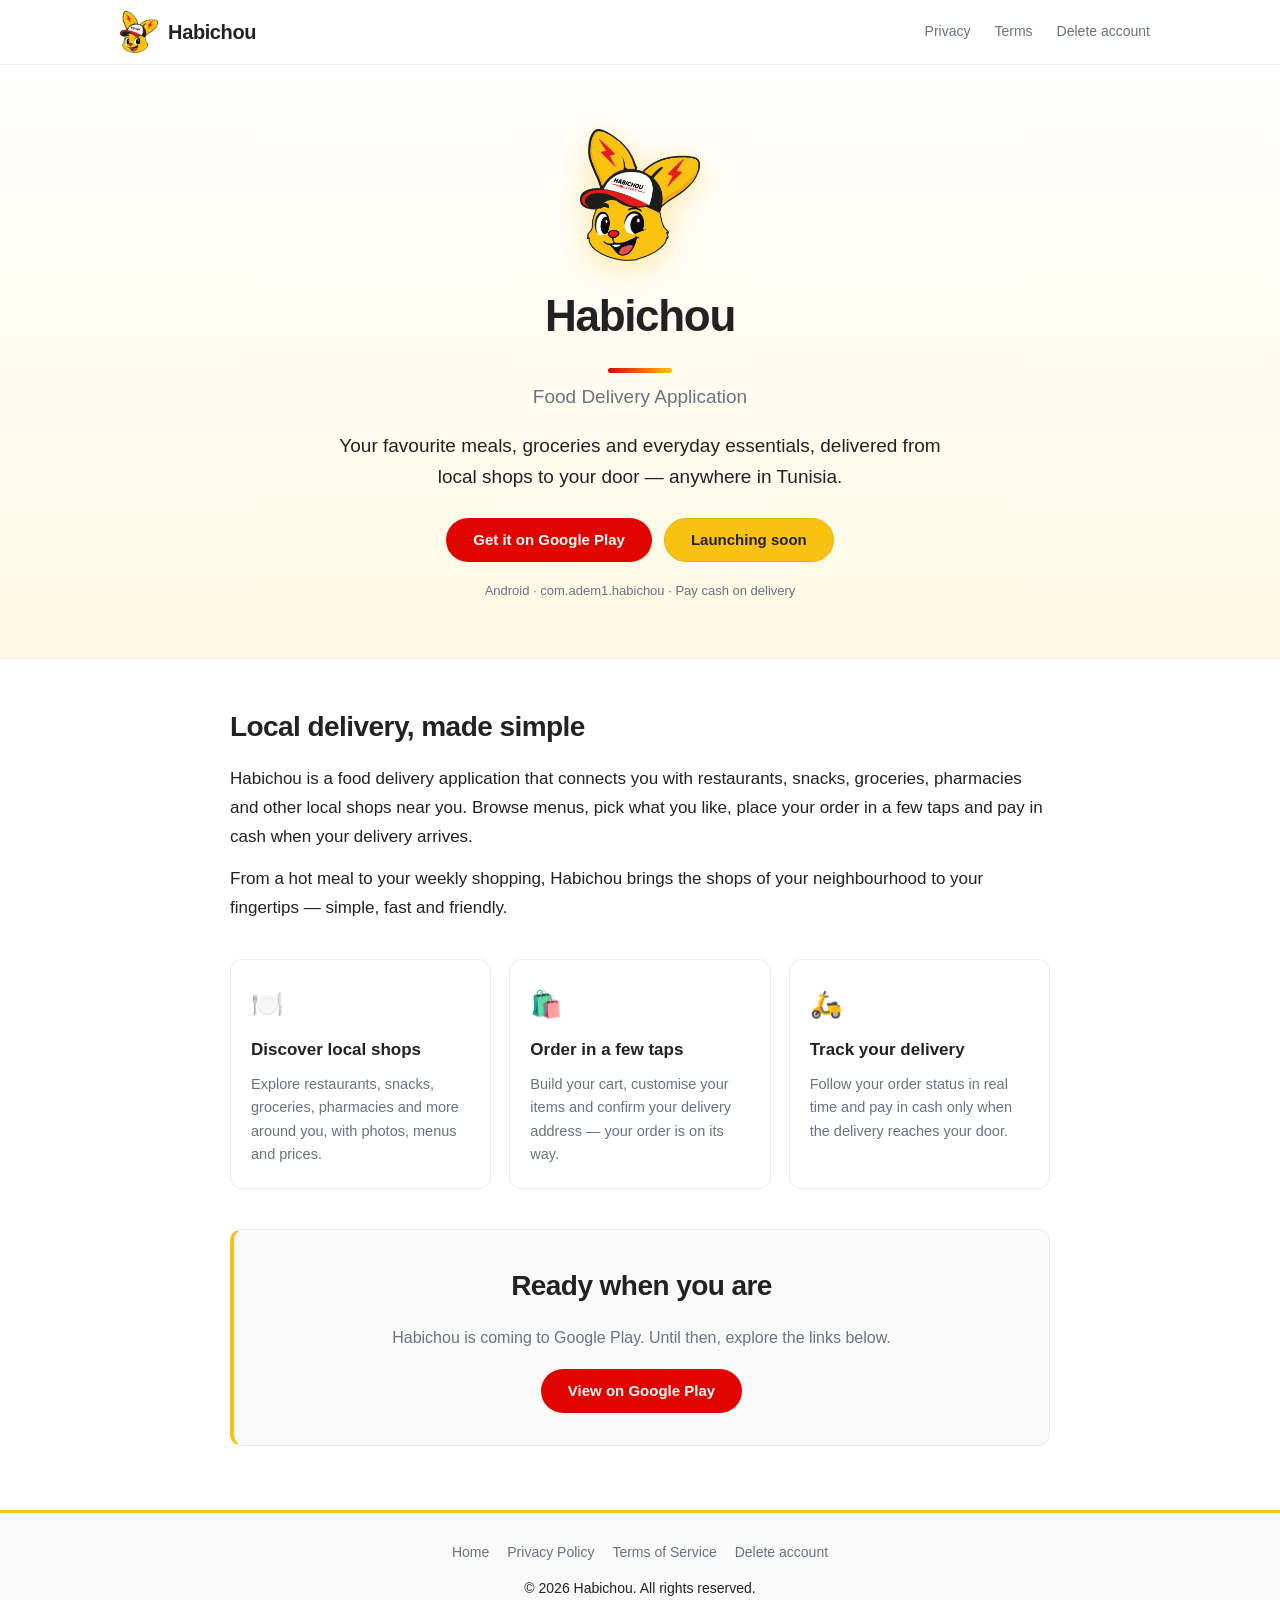
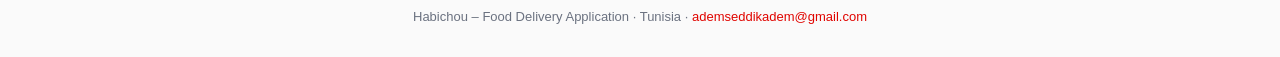
==== commit fab2d6ae: "adding the home page" ====
--- a/index.html
+++ b/index.html
@@ -4,280 +4,113 @@
   <meta charset="UTF-8">
   <meta name="viewport" content="width=device-width, initial-scale=1.0">
 
+  <!-- Google site verification (placeholder — replace with the real value) -->
+  <meta name="google-site-verification" content="__PLACEHOLDER__">
+
   <!-- SEO -->
-  <title>Habichou | Terms and Conditions</title>
-  <meta name="description" content="Read the Terms and Conditions for the Habichou food delivery application, including orders, cash on delivery payment, delivery, cancellation, and refund policies.">
+  <title>Habichou – Food Delivery Application in Tunisia</title>
+  <meta name="description" content="Habichou delivers meals, groceries and everyday products from your favourite local shops in Tunisia. Discover restaurants, order food and get it delivered to your door.">
   <meta name="robots" content="index, follow">
-  <meta property="og:title" content="Habichou | Terms and Conditions">
-  <meta property="og:description" content="Terms and Conditions for the Habichou food delivery application.">
+  <meta property="og:title" content="Habichou – Food Delivery Application in Tunisia">
+  <meta property="og:description" content="Meals, groceries and everyday products delivered from local shops in Tunisia.">
   <meta property="og:type" content="website">
 
-  <link rel="icon" type="image/png" href="logo.png">
-  <link rel="stylesheet" href="styles.css">
+  <link rel="icon" type="image/png" href="/logo.png">
+  <link rel="stylesheet" href="/styles.css">
 </head>
 <body>
 
   <!-- Header -->
   <header class="site-header">
     <div class="container header-inner">
-      <a href="#top" class="brand" aria-label="Habichou home">
-        <img src="logo.png" alt="Habichou logo" class="brand-logo" width="40" height="44">
+      <a href="/" class="brand" aria-label="Habichou home">
+        <img src="/logo.png" alt="Habichou logo" class="brand-logo" width="40" height="44">
         <span class="brand-name">Habichou</span>
       </a>
-      <span class="header-tag">Food Delivery</span>
+      <nav class="site-nav" aria-label="Main navigation">
+        <a href="/privacy">Privacy</a>
+        <a href="/terms">Terms</a>
+        <a href="/delete-account">Delete account</a>
+      </nav>
     </div>
   </header>
 
-  <!-- Hero / page title -->
-  <section class="hero" id="top">
+  <!-- Hero -->
+  <section class="hero hero-home" id="top">
     <div class="container">
-      <img src="logo.png" alt="Habichou logo" class="hero-logo">
-      <h1 class="hero-title">Terms and Conditions</h1>
-      <p class="hero-subtitle">Habichou – Food Delivery Application</p>
-      <p class="hero-date"><span class="date-label">Effective date:</span> November 25, 2026</p>
+      <img src="/logo.png" alt="Habichou logo" class="hero-logo hero-logo-lg">
+      <h1 class="hero-title">Habichou</h1>
+      <p class="hero-subtitle">Food Delivery Application</p>
+      <p class="hero-tagline">
+        Your favourite meals, groceries and everyday essentials, delivered from
+        local shops to your door — anywhere in Tunisia.
+      </p>
+      <div class="hero-actions">
+        <a class="btn btn-primary" href="https://play.google.com/store/apps/details?id=com.adem1.habichou">
+          Get it on Google Play
+        </a>
+        <span class="btn btn-soft" role="note">Launching soon</span>
+      </div>
+      <p class="hero-fineprint">Android · com.adem1.habichou · Pay cash on delivery</p>
     </div>
   </section>
 
-  <!-- Main content -->
-  <main class="container layout">
+  <!-- About -->
+  <main class="container page-main">
+    <section class="page-intro">
+      <h2>Local delivery, made simple</h2>
+      <p>
+        Habichou is a food delivery application that connects you with restaurants,
+        snacks, groceries, pharmacies and other local shops near you. Browse menus,
+        pick what you like, place your order in a few taps and pay in cash when your
+        delivery arrives.
+      </p>
+      <p>
+        From a hot meal to your weekly shopping, Habichou brings the shops of your
+        neighbourhood to your fingertips — simple, fast and friendly.
+      </p>
+    </section>
 
-    <!-- Table of contents -->
-    <nav class="toc" aria-label="Table of contents">
-      <h2 class="toc-title">Contents</h2>
-      <ol class="toc-list">
-        <li><a href="#section-1">1. Acceptance of These Terms</a></li>
-        <li><a href="#section-2">2. Description of the Service</a></li>
-        <li><a href="#section-3">3. Eligibility and Account</a></li>
-        <li><a href="#section-4">4. Orders and Order Confirmation</a></li>
-        <li><a href="#section-5">5. Pricing, Fees and Taxes</a></li>
-        <li><a href="#section-6">6. Payment – Cash on Delivery Only</a></li>
-        <li><a href="#section-7">7. Delivery</a></li>
-        <li><a href="#section-8">8. Order Cancellation</a></li>
-        <li><a href="#section-9">9. Refunds and Consumer Rights</a></li>
-        <li><a href="#section-10">10. Promotions, Coupons and Credits</a></li>
-        <li><a href="#section-11">11. User Responsibilities and Prohibited Conduct</a></li>
-        <li><a href="#section-12">12. Food Safety and Prohibited Items</a></li>
-        <li><a href="#section-13">13. Intellectual Property</a></li>
-        <li><a href="#section-14">14. Restaurant Partners and Third Parties</a></li>
-        <li><a href="#section-15">15. Disclaimers and Limitation of Liability</a></li>
-        <li><a href="#section-16">16. Indemnification</a></li>
-        <li><a href="#section-17">17. Privacy and Personal Data</a></li>
-        <li><a href="#section-18">18. Suspension and Termination</a></li>
-        <li><a href="#section-19">19. Changes to These Terms</a></li>
-        <li><a href="#section-20">20. Governing Law, Disputes and Contact</a></li>
-      </ol>
-    </nav>
+    <section class="feature-grid" aria-label="What Habichou offers">
+      <div class="feature-card">
+        <span class="feature-icon" aria-hidden="true">🍽️</span>
+        <h3>Discover local shops</h3>
+        <p>Explore restaurants, snacks, groceries, pharmacies and more around you, with photos, menus and prices.</p>
+      </div>
+      <div class="feature-card">
+        <span class="feature-icon" aria-hidden="true">🛍️</span>
+        <h3>Order in a few taps</h3>
+        <p>Build your cart, customise your items and confirm your delivery address — your order is on its way.</p>
+      </div>
+      <div class="feature-card">
+        <span class="feature-icon" aria-hidden="true">🛵</span>
+        <h3>Track your delivery</h3>
+        <p>Follow your order status in real time and pay in cash only when the delivery reaches your door.</p>
+      </div>
+    </section>
 
-    <!-- Legal sections -->
-    <article class="content">
-
-      <section id="section-1">
-        <h2>1. Acceptance of These Terms</h2>
-        <p>These Terms and Conditions ("Terms") govern your access to and use of the Habichou food delivery application, website and related services (collectively, the "Service"), operated by Habichou ("Habichou", "we", "us" or "our").</p>
-        <p>By downloading, accessing or using the Service, you confirm that you have read, understood and agree to be bound by these Terms. If you do not agree with any part of these Terms, you must not use the Service.</p>
-        <p>The Service is operated in the Republic of Tunisia.</p>
-      </section>
-
-      <section id="section-2">
-        <h2>2. Description of the Service</h2>
-        <p>Habichou is a food delivery application that connects customers ("you", "the customer") with restaurants and food vendors ("Restaurant Partners") in order to place food orders for delivery.</p>
-        <p>Habichou acts solely as an intermediary facilitating the ordering and delivery process. The preparation, quality, ingredients and handling of the food remain the responsibility of the relevant Restaurant Partner, while the delivery is carried out by Habichou or its delivery personnel.</p>
-        <p>We may modify, suspend or discontinue any part of the Service at any time, temporarily or permanently, without prior notice.</p>
-      </section>
-
-      <section id="section-3">
-        <h2>3. Eligibility and Account</h2>
-        <p>The Service is available to individuals who are legally capable of entering into binding agreements under Tunisian law. You must be at least 18 years old to place an order.</p>
-        <p>You agree to provide accurate, complete and current information when creating or updating your account, including your full name, delivery address and telephone number.</p>
-        <p>You are responsible for maintaining the confidentiality of your account credentials and for all activity that occurs under your account. You must notify us immediately at <a href="mailto:ademseddikadem@gmail.com">ademseddikadem@gmail.com</a> of any unauthorized use of your account.</p>
-        <p>We reserve the right to refuse service, suspend or terminate any account at our discretion, in accordance with Section 18.</p>
-      </section>
-
-      <section id="section-4">
-        <h2>4. Orders and Order Confirmation</h2>
-        <p>All orders placed through the Service are subject to acceptance by the Restaurant Partner and by Habichou. A contract for the sale of food is formed only when the Restaurant Partner accepts your order and you receive an order confirmation through the application.</p>
-        <p>Habichou reserves the right to refuse or cancel any order at any time before it is accepted, including but not limited to cases where:</p>
-        <ul>
-          <li>The Restaurant Partner is unable to fulfil the order;</li>
-          <li>The delivery address is outside our service area;</li>
-          <li>The order contains unavailable, unsafe or prohibited items;</li>
-          <li>Pricing or product information was listed incorrectly;</li>
-          <li>We reasonably suspect fraud, abuse or a violation of these Terms.</li>
-        </ul>
-        <p>In the event of cancellation of an order that has already been confirmed, you will not be charged, or any amount already paid will be handled in accordance with Section 9.</p>
-      </section>
-
-      <section id="section-5">
-        <h2>5. Pricing, Fees and Taxes</h2>
-        <p>All prices for food items are displayed in Tunisian dinar (TND) and are set by the Restaurant Partner. Prices may change without prior notice.</p>
-        <p>The total amount payable for an order may include the price of the food items, a delivery fee, and any applicable taxes or service charges. The full breakdown is displayed to you in the application before you confirm your order.</p>
-        <p>In the event of a manifest pricing error, we reserve the right to correct the error and, where appropriate, to cancel the affected order.</p>
-      </section>
-
-      <section id="section-6">
-        <h2>6. Payment – Cash on Delivery Only</h2>
-        <p><strong>Habichou currently accepts cash payments only.</strong> Payment for every order must be made in cash, directly to the delivery person at the moment the order is delivered to your address.</p>
-        <p>Habichou does not currently support credit card payments, online payments, digital wallets or any other electronic payment method. No payment information is collected or stored through the application.</p>
-        <ul>
-          <li>Please prepare the exact amount in Tunisian dinar (TND) whenever possible, as delivery personnel may not always carry change.</li>
-          <li>An order will only be handed over once full payment has been received in cash.</li>
-          <li>You will never be asked to pay for an order in advance online.</li>
-        </ul>
-        <p>We may introduce additional payment methods in the future. Any such change will be communicated through the application and, where required, these Terms will be updated accordingly.</p>
-      </section>
-
-      <section id="section-7">
-        <h2>7. Delivery</h2>
-        <p>Estimated delivery times are provided for information only and are not guaranteed. Delivery may be delayed due to weather, traffic, restaurant preparation times, high demand or other circumstances beyond our control.</p>
-        <p>You are responsible for providing an accurate, complete and accessible delivery address and a valid phone number. If we are unable to reach you or locate your address, the order may be considered delivered and non-refundable, or it may be returned to the Restaurant Partner.</p>
-        <p>Risk in the food passes to you upon delivery at the address you specified. You must inspect the order upon receipt and report any issue immediately in accordance with Section 9.</p>
-      </section>
-
-      <section id="section-8">
-        <h2>8. Order Cancellation</h2>
-        <p>You may request cancellation of an order under the following rules:</p>
-        <ul>
-          <li><strong>Before preparation begins:</strong> you may cancel free of charge by contacting us as soon as possible after placing the order.</li>
-          <li><strong>After preparation has begun:</strong> the Restaurant Partner may refuse the cancellation, and you may remain responsible for the full amount of the order.</li>
-          <li><strong>After the order has been dispatched:</strong> the order cannot be cancelled, and payment in cash remains due upon delivery.</li>
-        </ul>
-        <p>Habichou may cancel an order at any time in the circumstances described in Section 4, including where the restaurant is closed, the item is unavailable, or the delivery address is outside our coverage area. If Habichou cancels an order, you will not be required to pay for it.</p>
-        <p>To request a cancellation, contact us at <a href="mailto:ademseddikadem@gmail.com">ademseddikadem@gmail.com</a> with your order number.</p>
-      </section>
-
-      <section id="section-9">
-        <h2>9. Refunds and Consumer Rights</h2>
-        <p><strong>Habichou does not currently offer an in-app refund service.</strong> Refund requests cannot be processed directly inside the application. All refund requests must be submitted by email to <a href="mailto:ademseddikadem@gmail.com">ademseddikadem@gmail.com</a>, including your order number, a description of the problem and, where possible, supporting photographs.</p>
-        <p>We will review each request individually and respond within a reasonable time. Refunds, where approved, are made by cash or by any other means agreed with you.</p>
-        <p><strong>Nothing in these Terms limits or excludes your mandatory rights as a consumer under applicable Tunisian law</strong>, including Law No. 92-107 of 9 December 1992 on consumer protection and its amendments, as well as any other mandatory legal provisions in force in Tunisia. Where a mandatory legal right to a refund, replacement or repair applies, that right prevails over any provision of these Terms.</p>
-        <p>Common situations that may give rise to a refund request include:</p>
-        <ul>
-          <li>The order was not delivered at all;</li>
-          <li>The order was materially different from what was ordered;</li>
-          <li>The food was spoiled, contaminated or unsafe to consume;</li>
-          <li>The order was cancelled by Habichou after payment had been made.</li>
-        </ul>
-        <p>Order complaints must be reported as soon as possible, and in any case within 24 hours of delivery, to allow us to investigate the matter with the Restaurant Partner.</p>
-      </section>
-
-      <section id="section-10">
-        <h2>10. Promotions, Coupons and Credits</h2>
-        <p>Habichou may offer promotions, discount codes or promotional credits from time to time. Such offers are subject to their own specific conditions, including eligibility, validity period and minimum order value.</p>
-        <ul>
-          <li>Promotions cannot be combined unless expressly stated.</li>
-          <li>Promotional credits have no cash value and cannot be exchanged for cash.</li>
-          <li>We may withdraw or modify any promotion at any time without prior notice.</li>
-          <li>We reserve the right to cancel orders placed through misuse of a promotion or coupon.</li>
-        </ul>
-      </section>
-
-      <section id="section-11">
-        <h2>11. User Responsibilities and Prohibited Conduct</h2>
-        <p>You agree to use the Service only for lawful purposes and in accordance with these Terms. You must not:</p>
-        <ul>
-          <li>Provide false, misleading or incomplete information;</li>
-          <li>Use another person's account or impersonate any person or entity;</li>
-          <li>Place fraudulent orders or repeatedly refuse to accept confirmed orders;</li>
-          <li>Harass, threaten or abuse delivery personnel, restaurant staff or our support team;</li>
-          <li>Attempt to interfere with, disrupt or gain unauthorized access to the Service;</li>
-          <li>Copy, scrape, reverse engineer or commercially exploit any part of the Service;</li>
-          <li>Use the Service in violation of any applicable law or regulation.</li>
-        </ul>
-        <p>We reserve the right to take any action we consider necessary, including suspending or terminating your account, in the event of a violation of this section.</p>
-      </section>
-
-      <section id="section-12">
-        <h2>12. Food Safety and Prohibited Items</h2>
-        <p>You are responsible for checking your order upon receipt, including for allergens and dietary suitability. Habichou does not guarantee that any item is free from allergens, and we strongly advise you to contact the Restaurant Partner directly if you have a food allergy or intolerance.</p>
-        <p>Orders may not include, and we reserve the right to refuse the delivery of:</p>
-        <ul>
-          <li>Alcoholic beverages or any regulated products;</li>
-          <li>Illegal, hazardous or unsafe items;</li>
-          <li>Items that violate applicable Tunisian law or regulations.</li>
-        </ul>
-      </section>
-
-      <section id="section-13">
-        <h2>13. Intellectual Property</h2>
-        <p>The Service, including the Habichou name, logo, application, website, design, text, graphics and all related content, is the property of Habichou or its licensors and is protected by applicable intellectual property laws.</p>
-        <p>You are granted a limited, non-exclusive, non-transferable and revocable licence to use the Service for personal, non-commercial purposes. No other licence is granted.</p>
-        <p>You must not reproduce, distribute, modify, create derivative works from, publicly display or otherwise use any content of the Service without our prior written consent.</p>
-      </section>
-
-      <section id="section-14">
-        <h2>14. Restaurant Partners and Third Parties</h2>
-        <p>The Service relies on independent Restaurant Partners. Each Restaurant Partner is solely responsible for the preparation, quality, accuracy and safety of the food it provides, as well as for the accuracy of its menu, prices and product descriptions.</p>
-        <p>The Service may contain links to third-party websites or services. Habichou does not control and is not responsible for the content, privacy practices or availability of any third-party service. Your use of third-party services is at your own risk.</p>
-      </section>
-
-      <section id="section-15">
-        <h2>15. Disclaimers and Limitation of Liability</h2>
-        <p>The Service is provided on an "as is" and "as available" basis. To the fullest extent permitted by law, Habichou disclaims all warranties, express or implied, including warranties of merchantability, fitness for a particular purpose and non-infringement.</p>
-        <p>Habichou does not warrant that the Service will be uninterrupted, error-free or secure, or that food orders will meet your individual expectations.</p>
-        <p>To the fullest extent permitted by applicable Tunisian law, Habichou shall not be liable for any indirect, incidental, special, consequential or punitive damages, or for any loss of profits, data or goodwill, arising out of or in connection with your use of the Service.</p>
-        <p>Nothing in these Terms excludes or limits our liability for fraud, wilful misconduct, or any other liability that cannot be excluded or limited under mandatory Tunisian law, including your rights as a consumer.</p>
-      </section>
-
-      <section id="section-16">
-        <h2>16. Indemnification</h2>
-        <p>You agree to indemnify, defend and hold harmless Habichou, its officers, employees and partners from and against any claims, liabilities, damages, losses and expenses, including reasonable legal fees, arising out of or in connection with:</p>
-        <ul>
-          <li>Your use of the Service;</li>
-          <li>Your violation of these Terms;</li>
-          <li>Your violation of any applicable law or the rights of a third party.</li>
-        </ul>
-      </section>
-
-      <section id="section-17">
-        <h2>17. Privacy and Personal Data</h2>
-        <p>Habichou collects and processes personal data necessary to operate the Service, including your name, phone number, delivery address and order history. We are committed to handling your data in accordance with applicable Tunisian data protection law, including Law No. 2004-63 of 27 July 2004 on the protection of personal data.</p>
-        <p>We do not collect or store credit card or online payment information, as payments are made in cash only.</p>
-        <p>By using the Service, you consent to the collection and use of your information as described in these Terms. You may request access to, correction or deletion of your personal data by contacting us at <a href="mailto:ademseddikadem@gmail.com">ademseddikadem@gmail.com</a>.</p>
-      </section>
-
-      <section id="section-18">
-        <h2>18. Suspension and Termination</h2>
-        <p>We may suspend or terminate your access to the Service, with or without notice, if we reasonably believe that you have:</p>
-        <ul>
-          <li>Violated any provision of these Terms;</li>
-          <li>Engaged in fraudulent, abusive or unlawful activity;</li>
-          <li>Failed to pay for an order upon delivery;</li>
-          <li>Harassed or endangered our personnel or Restaurant Partners.</li>
-        </ul>
-        <p>You may stop using the Service and request the deletion of your account at any time by contacting us at <a href="mailto:ademseddikadem@gmail.com">ademseddikadem@gmail.com</a>.</p>
-        <p>Termination does not affect any rights or obligations that have accrued prior to termination, including your obligation to pay for orders already delivered.</p>
-      </section>
-
-      <section id="section-19">
-        <h2>19. Changes to These Terms</h2>
-        <p>We may update these Terms from time to time to reflect changes in our Service, business practices or legal requirements. When we do, we will revise the effective date shown at the top of this page.</p>
-        <p>Continued use of the Service after the updated Terms take effect constitutes your acceptance of the changes. If you do not agree with the updated Terms, you must stop using the Service.</p>
-        <p>We encourage you to review this page periodically.</p>
-      </section>
-
-      <section id="section-20">
-        <h2>20. Governing Law, Disputes and Contact</h2>
-        <p>These Terms are governed by and construed in accordance with the laws of the Republic of Tunisia, without regard to its conflict of law principles.</p>
-        <p>Any dispute arising out of or in connection with these Terms or the Service shall first be attempted to be resolved amicably through direct contact with our support team. If no amicable solution is reached, the dispute shall be submitted to the competent courts of Tunisia, subject to your mandatory consumer rights under Tunisian law.</p>
-        <p>For any question, complaint, cancellation or refund request, you may contact us:</p>
-        <ul>
-          <li><strong>Email:</strong> <a href="mailto:ademseddikadem@gmail.com">ademseddikadem@gmail.com</a></li>
-          <li><strong>Country of operation:</strong> Tunisia</li>
-        </ul>
-        <p>We will make every reasonable effort to respond to your request within a reasonable time.</p>
-      </section>
-
-    </article>
+    <section class="page-cta">
+      <h2>Ready when you are</h2>
+      <p>Habichou is coming to Google Play. Until then, explore the links below.</p>
+      <a class="btn btn-primary" href="https://play.google.com/store/apps/details?id=com.adem1.habichou">
+        View on Google Play
+      </a>
+    </section>
   </main>
 
   <!-- Footer -->
   <footer class="site-footer">
     <div class="container footer-inner">
+      <nav class="footer-nav" aria-label="Footer navigation">
+        <a href="/">Home</a>
+        <a href="/privacy">Privacy Policy</a>
+        <a href="/terms">Terms of Service</a>
+        <a href="/delete-account">Delete account</a>
+      </nav>
       <p>&copy; 2026 Habichou. All rights reserved.</p>
-      <p class="footer-note">Habichou – Food Delivery Application · Tunisia</p>
+      <p class="footer-note">Habichou – Food Delivery Application · Tunisia · <a href="mailto:ademseddikadem@gmail.com">ademseddikadem@gmail.com</a></p>
     </div>
   </footer>
 
-  <script src="script.js"></script>
 </body>
 </html>
--- a/styles.css
+++ b/styles.css
@@ -394,3 +394,268 @@
     transition: none;
   }
 }
+
+/* --------------------------------------------------------------------------
+   Navigation (header + footer)
+   -------------------------------------------------------------------------- */
+
+.site-nav {
+  display: flex;
+  align-items: center;
+  gap: 4px;
+  flex-wrap: wrap;
+  justify-content: flex-end;
+}
+
+.site-nav a {
+  font-size: 14px;
+  font-weight: 500;
+  color: var(--muted);
+  padding: 6px 10px;
+  border-radius: 8px;
+}
+
+.site-nav a:hover {
+  color: var(--brand);
+  background: #FFF8E3;
+}
+
+.site-nav a[aria-current="page"] {
+  color: var(--brand);
+  font-weight: 600;
+}
+
+.footer-nav {
+  display: flex;
+  flex-wrap: wrap;
+  justify-content: center;
+  gap: 8px 18px;
+  margin-bottom: 12px;
+}
+
+.footer-nav a {
+  font-size: 14px;
+  color: var(--muted);
+}
+
+.footer-nav a:hover {
+  color: var(--brand);
+}
+
+/* --------------------------------------------------------------------------
+   Homepage
+   -------------------------------------------------------------------------- */
+
+.hero-home {
+  padding: 64px 0 56px;
+}
+
+.hero-logo-lg {
+  width: 120px;
+}
+
+.hero-tagline {
+  max-width: 620px;
+  margin: 18px auto 26px;
+  font-size: clamp(16px, 2.4vw, 19px);
+  line-height: 1.6;
+  color: var(--text);
+}
+
+.hero-actions {
+  display: flex;
+  align-items: center;
+  justify-content: center;
+  gap: 12px;
+  flex-wrap: wrap;
+}
+
+.hero-fineprint {
+  margin: 18px 0 0;
+  font-size: 13px;
+  color: var(--muted);
+}
+
+/* Buttons */
+
+.btn {
+  display: inline-block;
+  padding: 12px 26px;
+  border-radius: 999px;
+  font-size: 15px;
+  font-weight: 600;
+  line-height: 1.2;
+  border: 1px solid transparent;
+  cursor: pointer;
+  transition: background-color 0.15s ease, color 0.15s ease, border-color 0.15s ease;
+}
+
+.btn-primary {
+  background: var(--brand);
+  color: #fff;
+}
+
+.btn-primary:hover {
+  background: var(--brand-dark);
+  color: #fff;
+}
+
+.btn-soft {
+  background: var(--brand-yellow);
+  color: var(--text);
+  border-color: #E9B40C;
+}
+
+/* Page layout (privacy / terms / delete-account / homepage body) */
+
+.page-main {
+  padding-top: 44px;
+  padding-bottom: 64px;
+  max-width: 860px;
+}
+
+.page-intro h2,
+.page-cta h2 {
+  margin: 0 0 14px;
+  font-size: clamp(22px, 3.5vw, 28px);
+  font-weight: 700;
+  letter-spacing: -0.02em;
+}
+
+.page-intro p {
+  margin: 0 0 14px;
+  font-size: 17px;
+}
+
+.page-cta {
+  margin-top: 40px;
+  padding: 32px 28px;
+  background: var(--surface);
+  border: 1px solid var(--border);
+  border-left: 4px solid var(--brand-yellow);
+  border-radius: var(--radius);
+  text-align: center;
+}
+
+.page-cta p {
+  margin: 0 0 18px;
+  color: var(--muted);
+}
+
+/* Feature cards */
+
+.feature-grid {
+  display: grid;
+  grid-template-columns: repeat(3, 1fr);
+  gap: 18px;
+  margin-top: 36px;
+}
+
+.feature-card {
+  background: #fff;
+  border: 1px solid var(--border);
+  border-radius: var(--radius);
+  padding: 22px 20px;
+}
+
+.feature-card:hover {
+  border-color: var(--brand-yellow);
+}
+
+.feature-icon {
+  font-size: 26px;
+  display: block;
+  margin-bottom: 10px;
+}
+
+.feature-card h3 {
+  margin: 0 0 8px;
+  font-size: 17px;
+  font-weight: 700;
+}
+
+.feature-card p {
+  margin: 0;
+  font-size: 14.5px;
+  color: var(--muted);
+  line-height: 1.6;
+}
+
+/* Legal article (privacy, terms, delete-account) */
+
+.legal section {
+  padding: 26px 0;
+  border-bottom: 1px solid var(--border);
+}
+
+.legal section:last-child {
+  border-bottom: none;
+}
+
+.legal h2 {
+  margin: 0 0 14px;
+  font-size: clamp(20px, 3vw, 25px);
+  font-weight: 700;
+  letter-spacing: -0.02em;
+  line-height: 1.3;
+}
+
+.legal h2::before {
+  content: "";
+  display: inline-block;
+  width: 6px;
+  height: 22px;
+  background: linear-gradient(180deg, var(--brand) 0%, var(--brand-yellow) 100%);
+  border-radius: 3px;
+  margin-right: 10px;
+  vertical-align: -3px;
+}
+
+.legal h3 {
+  margin: 20px 0 8px;
+  font-size: 17px;
+  font-weight: 700;
+  color: var(--brand);
+}
+
+.legal p {
+  margin: 0 0 14px;
+}
+
+.legal ul {
+  margin: 0 0 14px;
+  padding-left: 22px;
+}
+
+.legal li {
+  margin-bottom: 8px;
+}
+
+.legal li:last-child {
+  margin-bottom: 0;
+}
+
+.legal strong {
+  color: var(--text);
+}
+
+/* Responsive additions */
+
+@media (max-width: 600px) {
+  .feature-grid {
+    grid-template-columns: 1fr;
+  }
+
+  .site-nav a {
+    padding: 6px 8px;
+    font-size: 13.5px;
+  }
+
+  .hero-logo-lg {
+    width: 96px;
+  }
+
+  .page-main {
+    padding-top: 32px;
+  }
+}
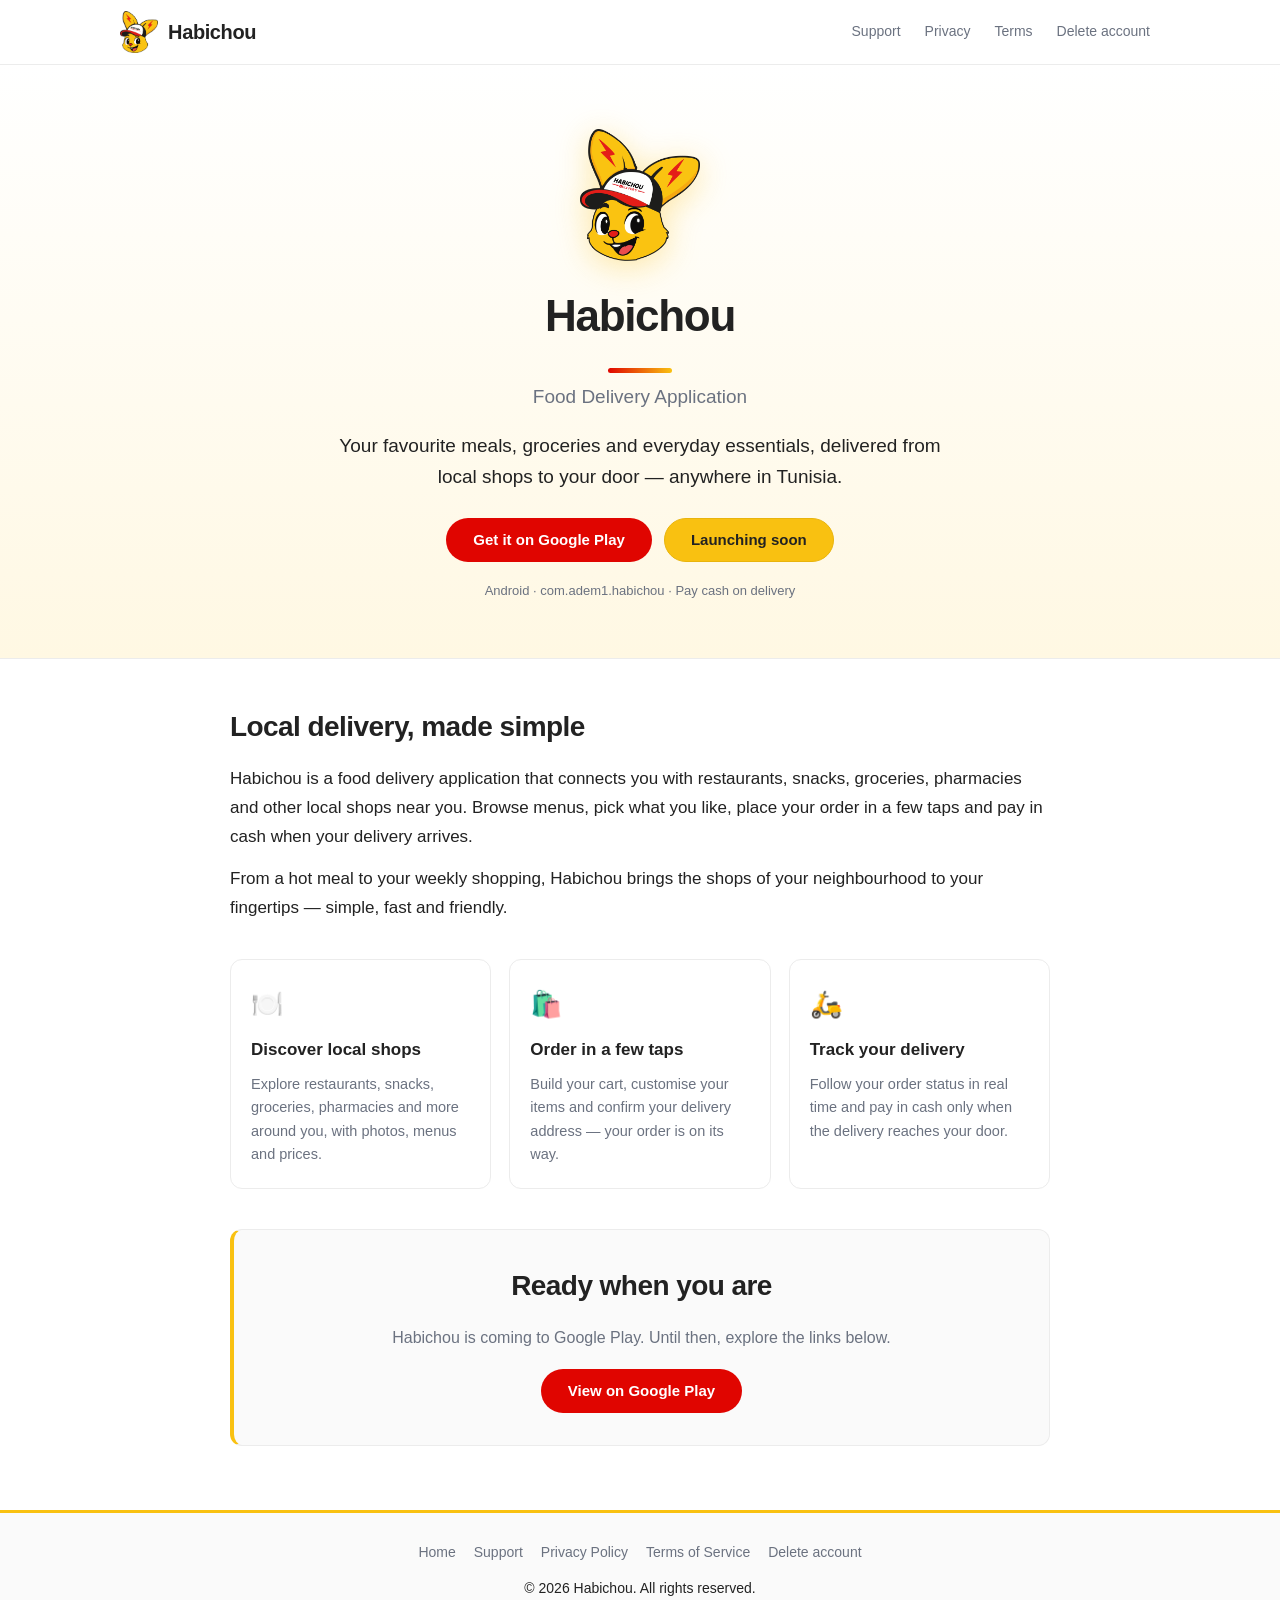
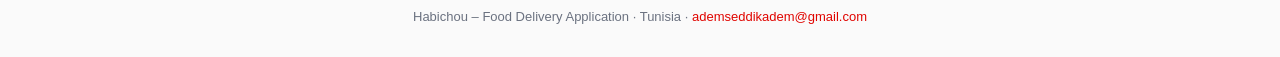
==== commit 534ca67d: "add the support" ====
--- a/index.html
+++ b/index.html
@@ -5,7 +5,7 @@
   <meta name="viewport" content="width=device-width, initial-scale=1.0">
 
   <!-- Google site verification (placeholder — replace with the real value) -->
-  <meta name="google-site-verification" content="__PLACEHOLDER__">
+  <meta name="google-site-verification" content="4Itu-ewyNa8YFQB4Q2CWP-FFPDkBSFQiHcmTzT5gucU">
 
   <!-- SEO -->
   <title>Habichou – Food Delivery Application in Tunisia</title>
@@ -28,6 +28,7 @@
         <span class="brand-name">Habichou</span>
       </a>
       <nav class="site-nav" aria-label="Main navigation">
+        <a href="/support">Support</a>
         <a href="/privacy">Privacy</a>
         <a href="/terms">Terms</a>
         <a href="/delete-account">Delete account</a>
@@ -103,6 +104,7 @@
     <div class="container footer-inner">
       <nav class="footer-nav" aria-label="Footer navigation">
         <a href="/">Home</a>
+        <a href="/support">Support</a>
         <a href="/privacy">Privacy Policy</a>
         <a href="/terms">Terms of Service</a>
         <a href="/delete-account">Delete account</a>
--- a/styles.css
+++ b/styles.css
@@ -639,6 +639,63 @@
   color: var(--text);
 }
 
+/* --------------------------------------------------------------------------
+   FAQ accordion (Support page)
+   -------------------------------------------------------------------------- */
+
+.faq-item {
+  background: var(--surface);
+  border: 1px solid var(--border);
+  border-radius: var(--radius);
+  margin-bottom: 10px;
+  overflow: hidden;
+}
+
+.faq-item[open] {
+  background: #fff;
+  border-color: var(--brand-yellow);
+}
+
+.faq-item summary {
+  cursor: pointer;
+  position: relative;
+  padding: 14px 44px 14px 18px;
+  font-size: 15.5px;
+  font-weight: 600;
+  line-height: 1.5;
+  list-style: none;
+}
+
+.faq-item summary::-webkit-details-marker {
+  display: none;
+}
+
+.faq-item summary::after {
+  content: "+";
+  position: absolute;
+  right: 18px;
+  top: 50%;
+  transform: translateY(-50%);
+  font-size: 19px;
+  font-weight: 700;
+  color: var(--brand);
+}
+
+.faq-item[open] summary::after {
+  content: "\2013";
+}
+
+.faq-item summary:hover {
+  color: var(--brand);
+}
+
+.faq-item p {
+  margin: 0;
+  padding: 0 18px 16px;
+  color: var(--muted);
+  line-height: 1.65;
+}
+
 /* Responsive additions */
 
 @media (max-width: 600px) {
